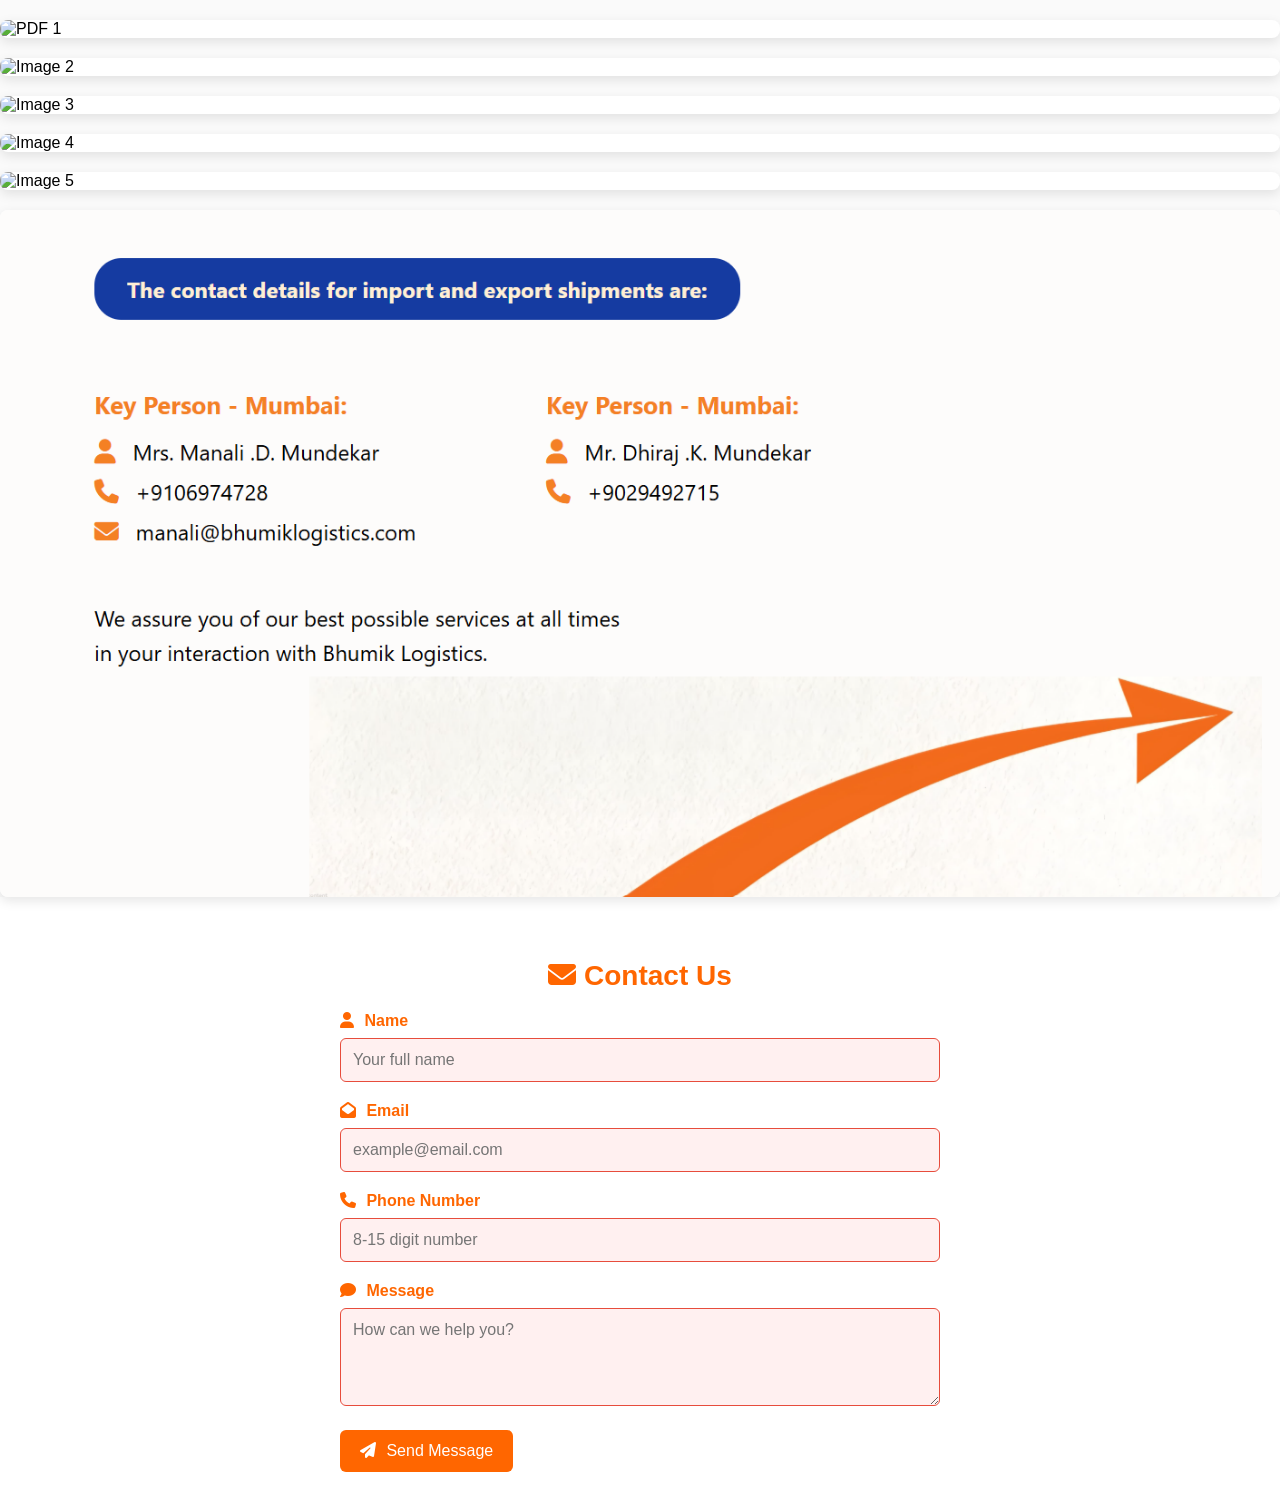
==== index.html @ bc7e4021 "Initial commit" ====
<!DOCTYPE html>
<html lang="en">

<head>
  <meta charset="UTF-8" />
  <meta name="viewport" content="width=device-width, initial-scale=1.0" />
  <title>Bhumik Logistics</title>
  <link rel="stylesheet" href="Style.css" />
  <link rel="stylesheet" href="https://cdnjs.cloudflare.com/ajax/libs/font-awesome/6.5.0/css/all.min.css"
    integrity="sha512-DPsg6Az0x4zi3Y0w6W/ayqMfO3r+1w/+uAgaK6pTf2Lv4mGAPzrghMVJl9RqttHyai0jWwfUQQ5rcu81mHI0lw=="
    crossorigin="anonymous" referrerpolicy="no-referrer" />
  <link rel="stylesheet" href="https://cdnjs.cloudflare.com/ajax/libs/font-awesome/6.5.0/css/all.min.css" />
</head>

<body>
  <div class="pdf-gallery">
    <div>
      <img src="pdf1.png" alt="PDF 1" />
    </div>
    <div>
      <img src="image2.png" alt="Image 2" />
    </div>
    <div>
      <img src="image3.png" alt="Image 3" />
    </div>
    <div>
      <img src="image4.png" alt="Image 4" />
    </div>
    <div>
      <img src="image5.png" alt="Image 5" />
    </div>
    <div>
      <img src="image6.png" alt="Image 6" />
    </div>
  </div>

  <!-- Contact Us Section -->
  <section class="contact-section">
    <h2><i class="fas fa-envelope"></i> Contact Us</h2>
    <form class="contact-form" action="/contact" method="POST" novalidate>
      <div class="form-group">
        <label for="name"><i class="fas fa-user"></i> Name</label>
        <input type="text" id="name" name="name" required minlength="2" placeholder="Your full name" />
      </div>
      <div class="form-group">
        <label for="email"><i class="fas fa-envelope-open"></i> Email</label>
        <input type="email" id="email" name="email" required placeholder="example@email.com" />
      </div>
      <div class="form-group">
        <label for="phone"><i class="fas fa-phone"></i> Phone Number</label>
        <input type="tel" id="phone" name="phone" required pattern="[0-9]{8,15}" placeholder="8-15 digit number" />
      </div>
      <div class="form-group">
        <label for="message"><i class="fas fa-comment"></i> Message</label>
        <textarea id="message" name="message" rows="4" required placeholder="How can we help you?"></textarea>
      </div>
      <div id="form-alert" class="form-alert" style="display: none;">
      </div>

      <button type="submit"><i class="fas fa-paper-plane white"></i> Send Message</button>
    </form>
  </section>


  <script>
    const form = document.querySelector('.contact-form');
    const alertBox = document.getElementById('form-alert');

    form.addEventListener('submit', async function (e) {
      e.preventDefault();

      const invalidFields = [];
      const inputs = form.querySelectorAll('input, textarea');

      inputs.forEach(input => {
        if (!input.checkValidity()) {
          const label = form.querySelector(`label[for="${input.id}"]`);
          const labelText = label ? label.textContent.trim() : input.name;
          invalidFields.push(labelText);
        }
      });

      if (invalidFields.length > 0) {
        const errorList = invalidFields.map(field => `<li>${field}</li>`).join('');
        alertBox.innerHTML = `
        <div><i class="fas fa-exclamation-triangle"></i> Please correct the following fields:</div>
        <ul style="margin-left: 20px;">${errorList}</ul>
      `;
        alertBox.style.display = 'flex';
        alertBox.scrollIntoView({ behavior: 'smooth' });
        return;
      }

      alertBox.style.display = 'none';

      const formData = {
        name: form.name.value,
        email: form.email.value,
        phone: form.phone.value,
        message: form.message.value
      };

      try {
        const response = await fetch('http://localhost:5000/contact', {
          method: 'POST',
          headers: { 'Content-Type': 'application/json' },
          body: JSON.stringify(formData)
        });

        const result = await response.json();

        if (response.ok) {
          alertBox.innerHTML = `<div style="color: green;"><i class="fas fa-check-circle"></i> ${result.message}</div>`;
          alertBox.style.display = 'flex';
          form.reset();
        } else {
          alertBox.innerHTML = `<div style="color: red;"><i class="fas fa-exclamation-triangle"></i> ${result.message || 'Something went wrong.'}</div>`;
          alertBox.style.display = 'flex';
        }

      } catch (err) {
        alertBox.innerHTML = `<div style="color: red;"><i class="fas fa-exclamation-triangle"></i> Failed to send message. Please try again later.</div>`;
        alertBox.style.display = 'flex';
      }
    });
  </script>

</body>

</html>
---- Style.css ----
body {
  font-family: 'Century Gothic', 'Segoe UI', sans-serif;
  background: #fafafa;
  margin: 0;
  padding: 0;
}

.pdf-gallery {
  margin-top: 20px;
  display: flex;
  flex-direction: column;
  gap: 20px;
  /* Adds gap between image containers */
  /* padding: 0 5vw; */
  box-sizing: border-box;
}

.pdf-gallery div {
  box-shadow: 0 4px 12px rgba(0, 0, 0, 0.1);
  /* Box shadow */
  border-radius: 8px;
  /* Optional: rounded corners */
  overflow: hidden;
  background-color: #fff;
}

.pdf-gallery img {
  width: 100%;
  height: auto;
  display: block;
  box-sizing: border-box;
}

.contact-section {
  background-color: #fff;
  padding: 40px 20px;
  color: #ff6600;
  text-align: center;
  font-family: 'Century Gothic', 'Segoe UI', sans-serif;
}

.contact-section h2 {
  font-size: 28px;
  margin-bottom: 20px;
}

.contact-form {
  max-width: 600px;
  margin: 0 auto;
  text-align: left;
}

.form-group {
  margin-bottom: 20px;
}

.form-group label {
  display: block;
  margin-bottom: 8px;
  font-weight: bold;
  color: #ff6600;
}

.form-group input,
.form-group textarea {
  width: 100%;
  padding: 12px;
  border: 1px solid #ccc;
  border-radius: 6px;
  font-family: inherit;
  font-size: 16px;
  box-sizing: border-box;
}

.contact-form input:invalid,
.contact-form textarea:invalid {
  border-color: #e74c3c;
}

.contact-form button {
  background-color: #ff6600;
  color: #fff;
  border: none;
  padding: 12px 20px;
  font-size: 16px;
  border-radius: 6px;
  cursor: pointer;
  transition: background-color 0.3s ease;
}

.contact-form button:hover {
  background-color: #e65c00;
}

.contact-form i {
  margin-right: 6px;
  color: #ff6600;
}

.form-alert {
  background-color: #ffe6e0;
  color: #d04500;
  padding: 12px 16px;
  border-left: 4px solid #ff6600;
  border-radius: 4px;
  margin-bottom: 20px;
  font-size: 15px;
  display: flex;
  align-items: center;
  gap: 8px;
}

.contact-form input:invalid,
.contact-form textarea:invalid {
  border-color: #e74c3c;
  background-color: #fff0f0;
}

.contact-form button i {
  color: #fff !important;
}
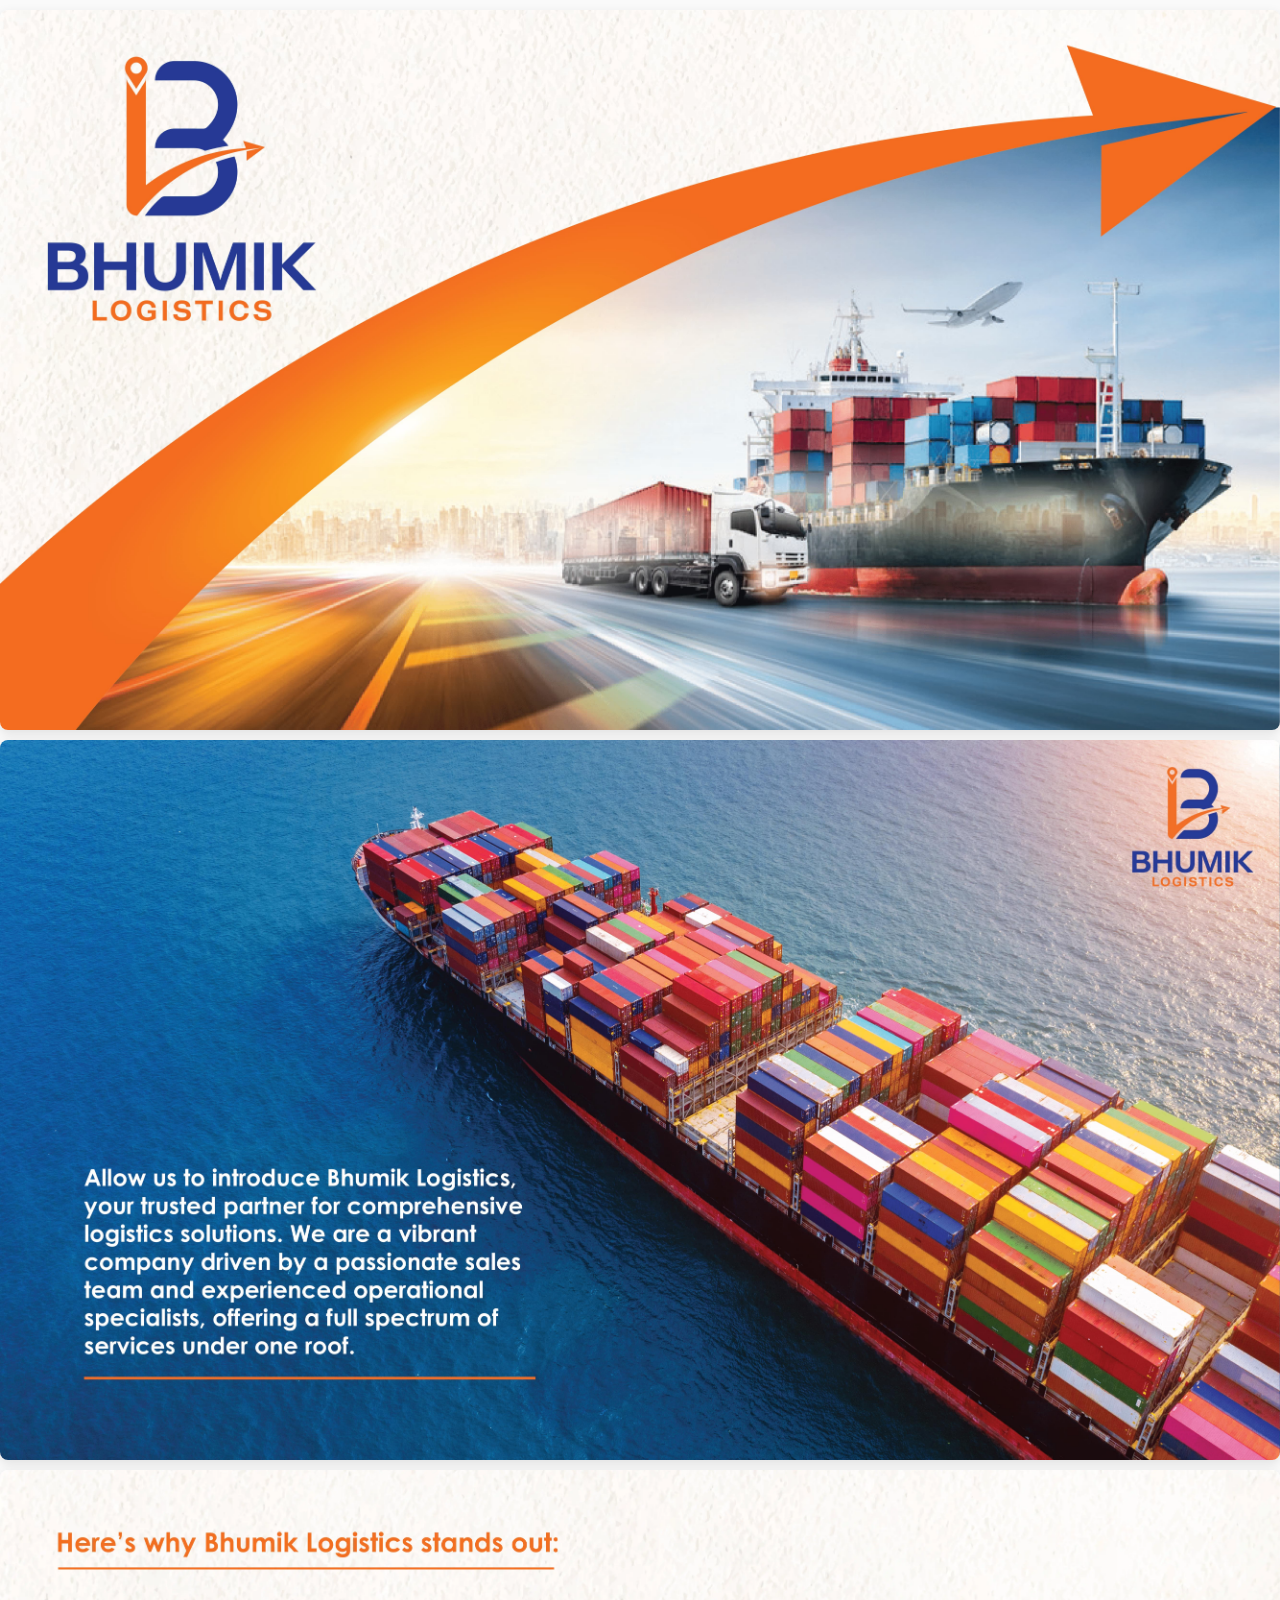
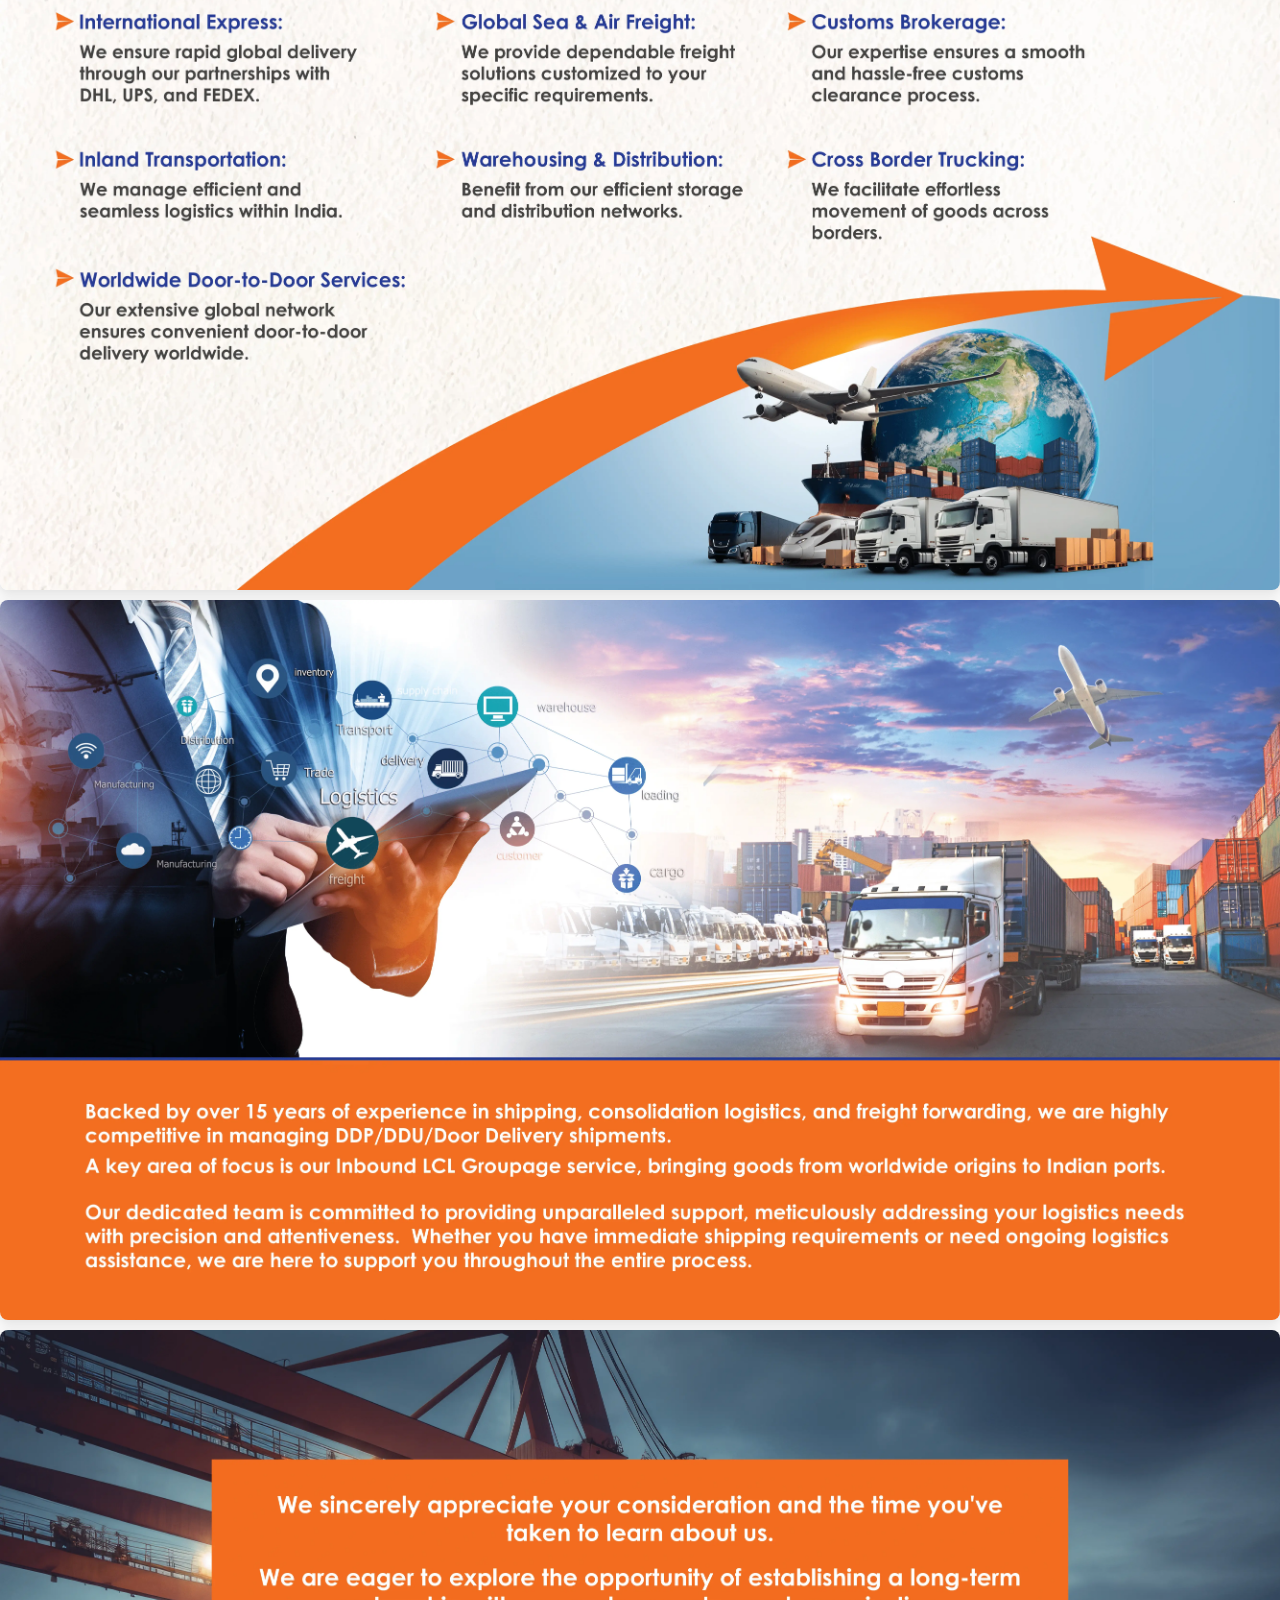
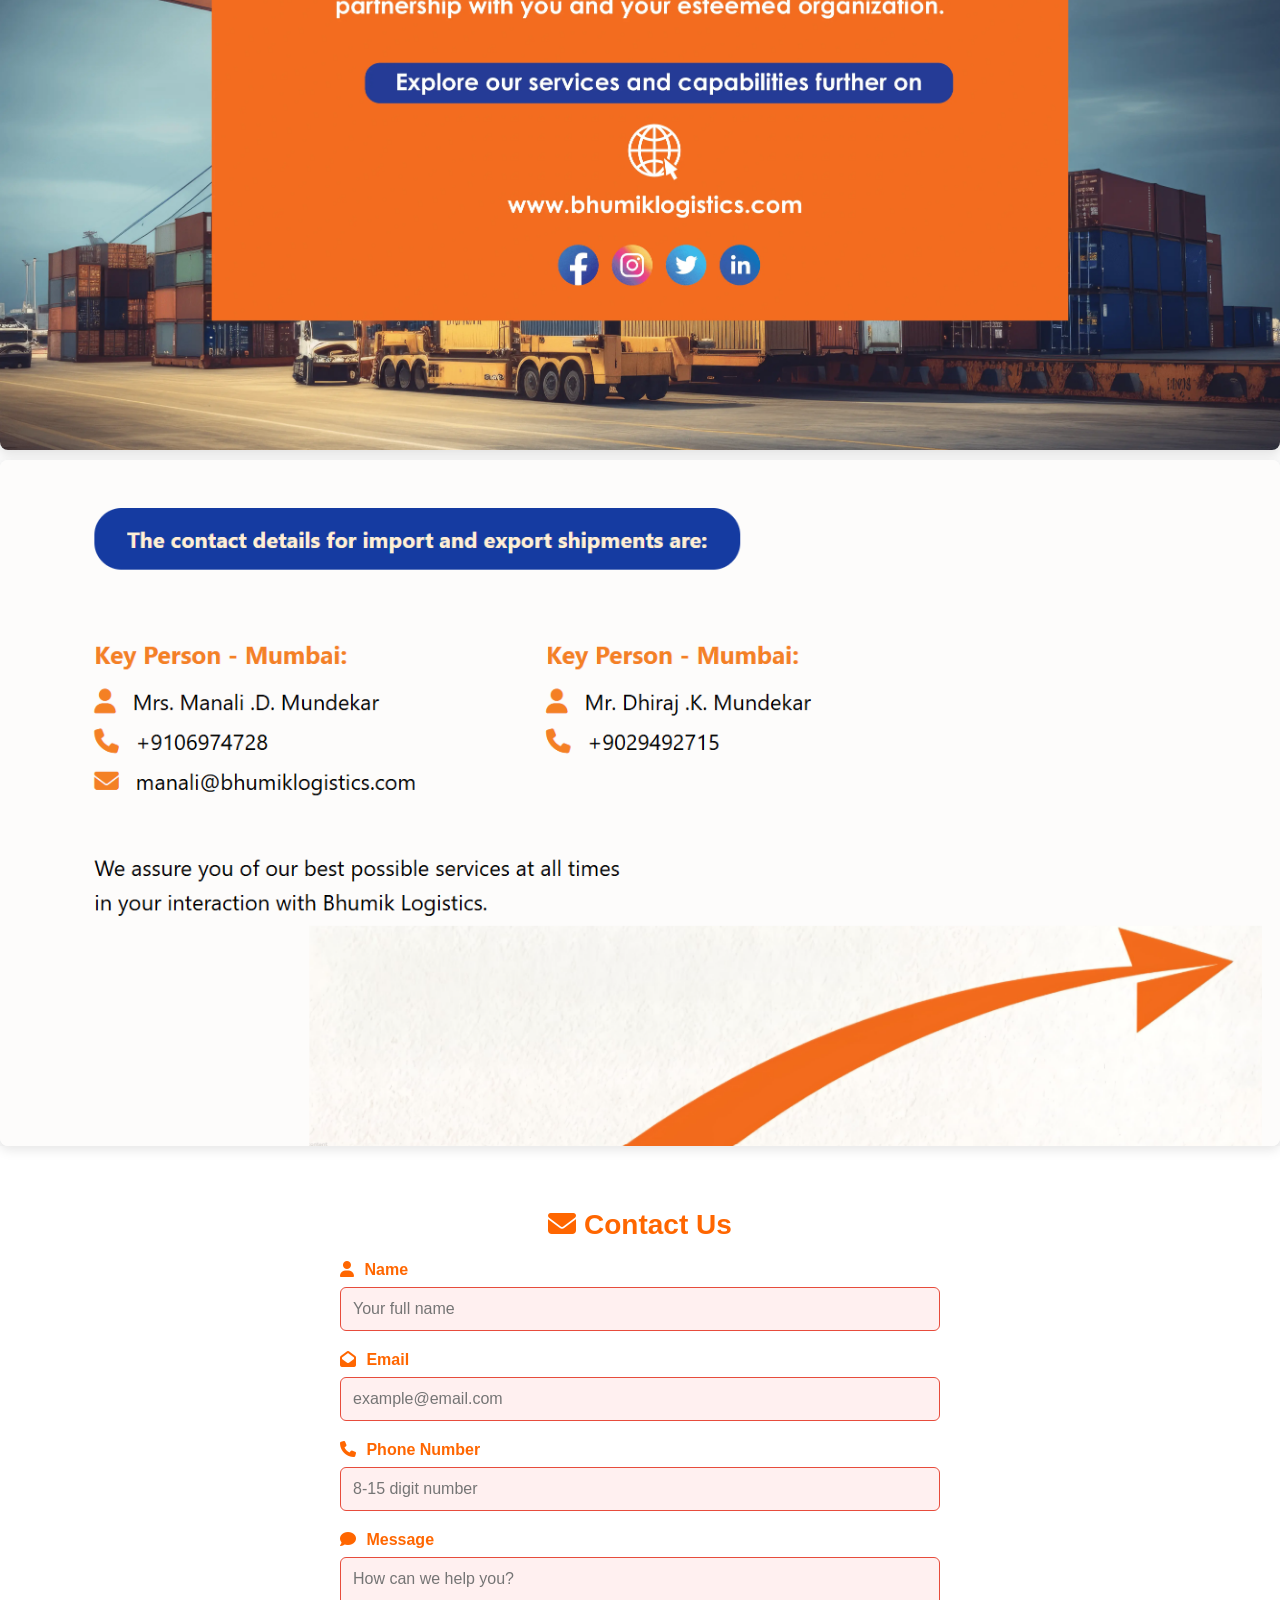
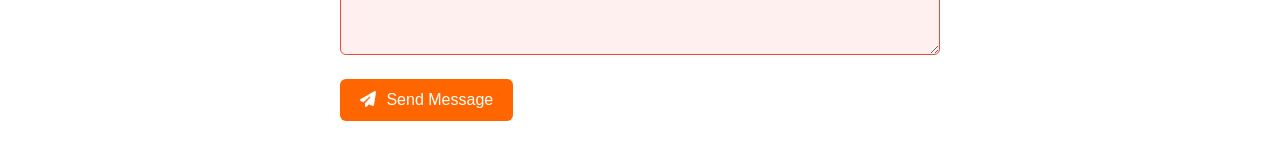
==== commit 5d46f9ea: "Initial commit" ====
--- a/index.html
+++ b/index.html
@@ -15,19 +15,19 @@
 <body>
   <div class="pdf-gallery">
     <div>
-      <img src="pdf1.png" alt="PDF 1" />
+      <img src="pdf1.jpg" alt="PDF 1" />
     </div>
     <div>
-      <img src="image2.png" alt="Image 2" />
+      <img src="image2.jpg" alt="Image 2" />
     </div>
     <div>
-      <img src="image3.png" alt="Image 3" />
+      <img src="image3.webp" alt="Image 3" />
     </div>
     <div>
-      <img src="image4.png" alt="Image 4" />
+      <img src="image4.webp" alt="Image 4" />
     </div>
     <div>
-      <img src="image5.png" alt="Image 5" />
+      <img src="image5.webp" alt="Image 5" />
     </div>
     <div>
       <img src="image6.png" alt="Image 6" />
@@ -101,7 +101,7 @@
       };
 
       try {
-        const response = await fetch('http://localhost:5000/contact', {
+        const response = await fetch('https://bhumiklogistics.onrender.com/contact', {
           method: 'POST',
           headers: { 'Content-Type': 'application/json' },
           body: JSON.stringify(formData)
--- a/Style.css
+++ b/Style.css
@@ -6,10 +6,10 @@
 }
 
 .pdf-gallery {
-  margin-top: 20px;
+  margin-top: 10px;
   display: flex;
   flex-direction: column;
-  gap: 20px;
+  gap: 10px;
   /* Adds gap between image containers */
   /* padding: 0 5vw; */
   box-sizing: border-box;
@@ -28,7 +28,6 @@
   width: 100%;
   height: auto;
   display: block;
-  box-sizing: border-box;
 }
 
 .contact-section {
@@ -119,3 +118,11 @@
 .contact-form button i {
   color: #fff !important;
 }
+
+@media (max-width: 480px) {
+  .pdf-gallery img {
+    height: 400px;        /* fixed height */
+    background-color: #fff; /* optional, to fill background if empty space */
+    width: 100%;          /* keep full width */
+  }
+}
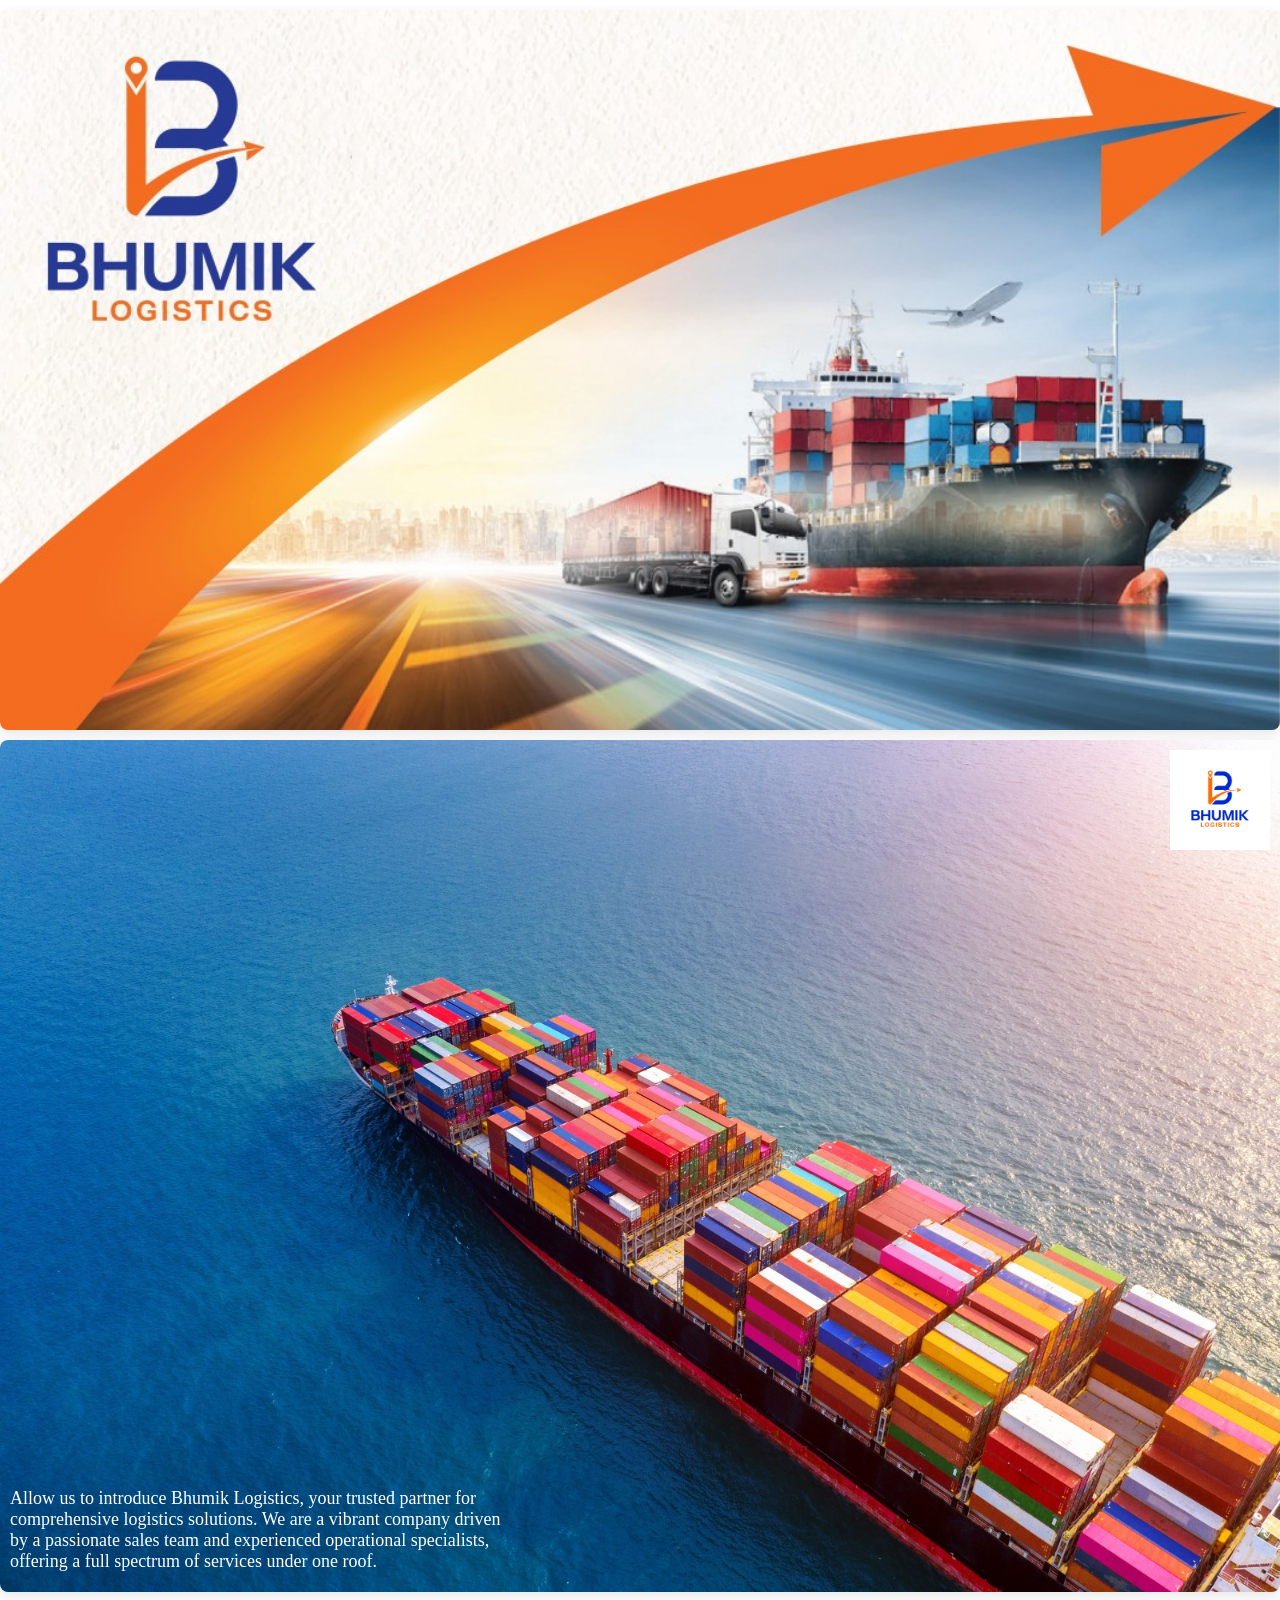
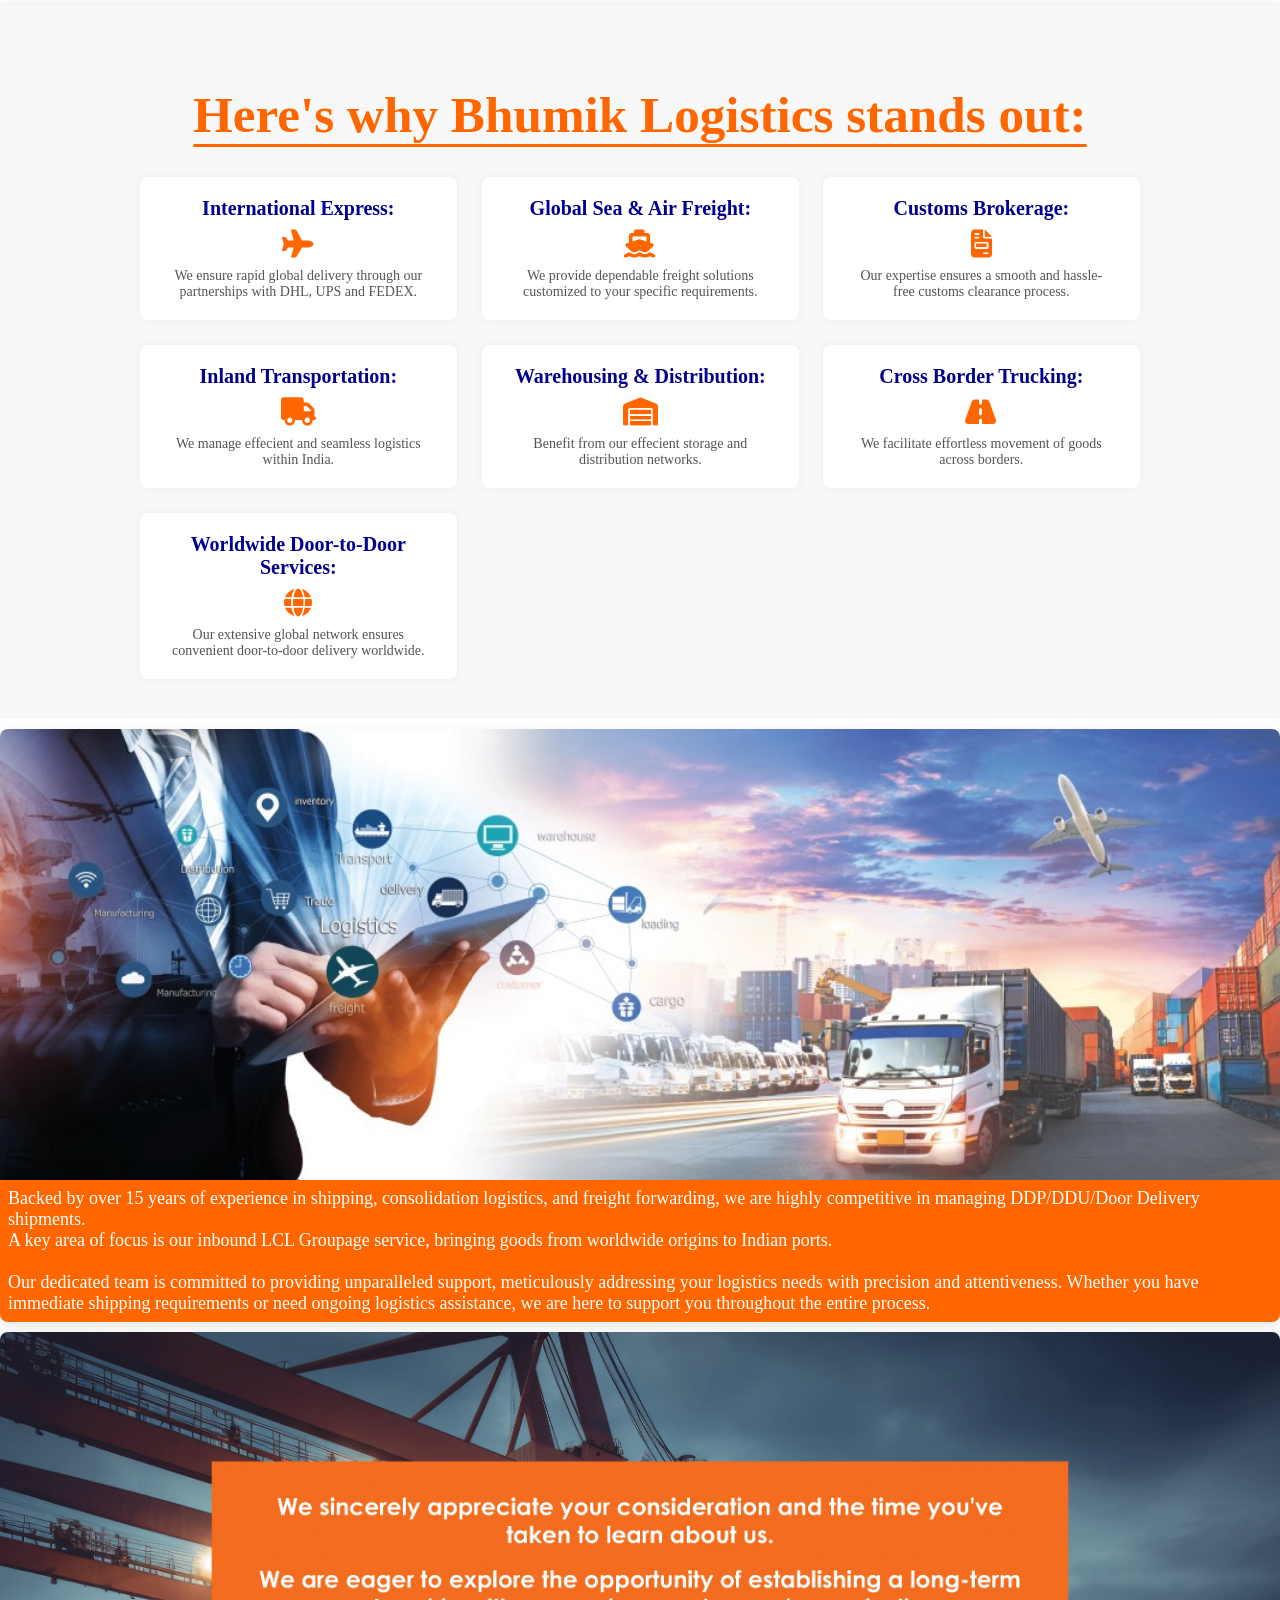
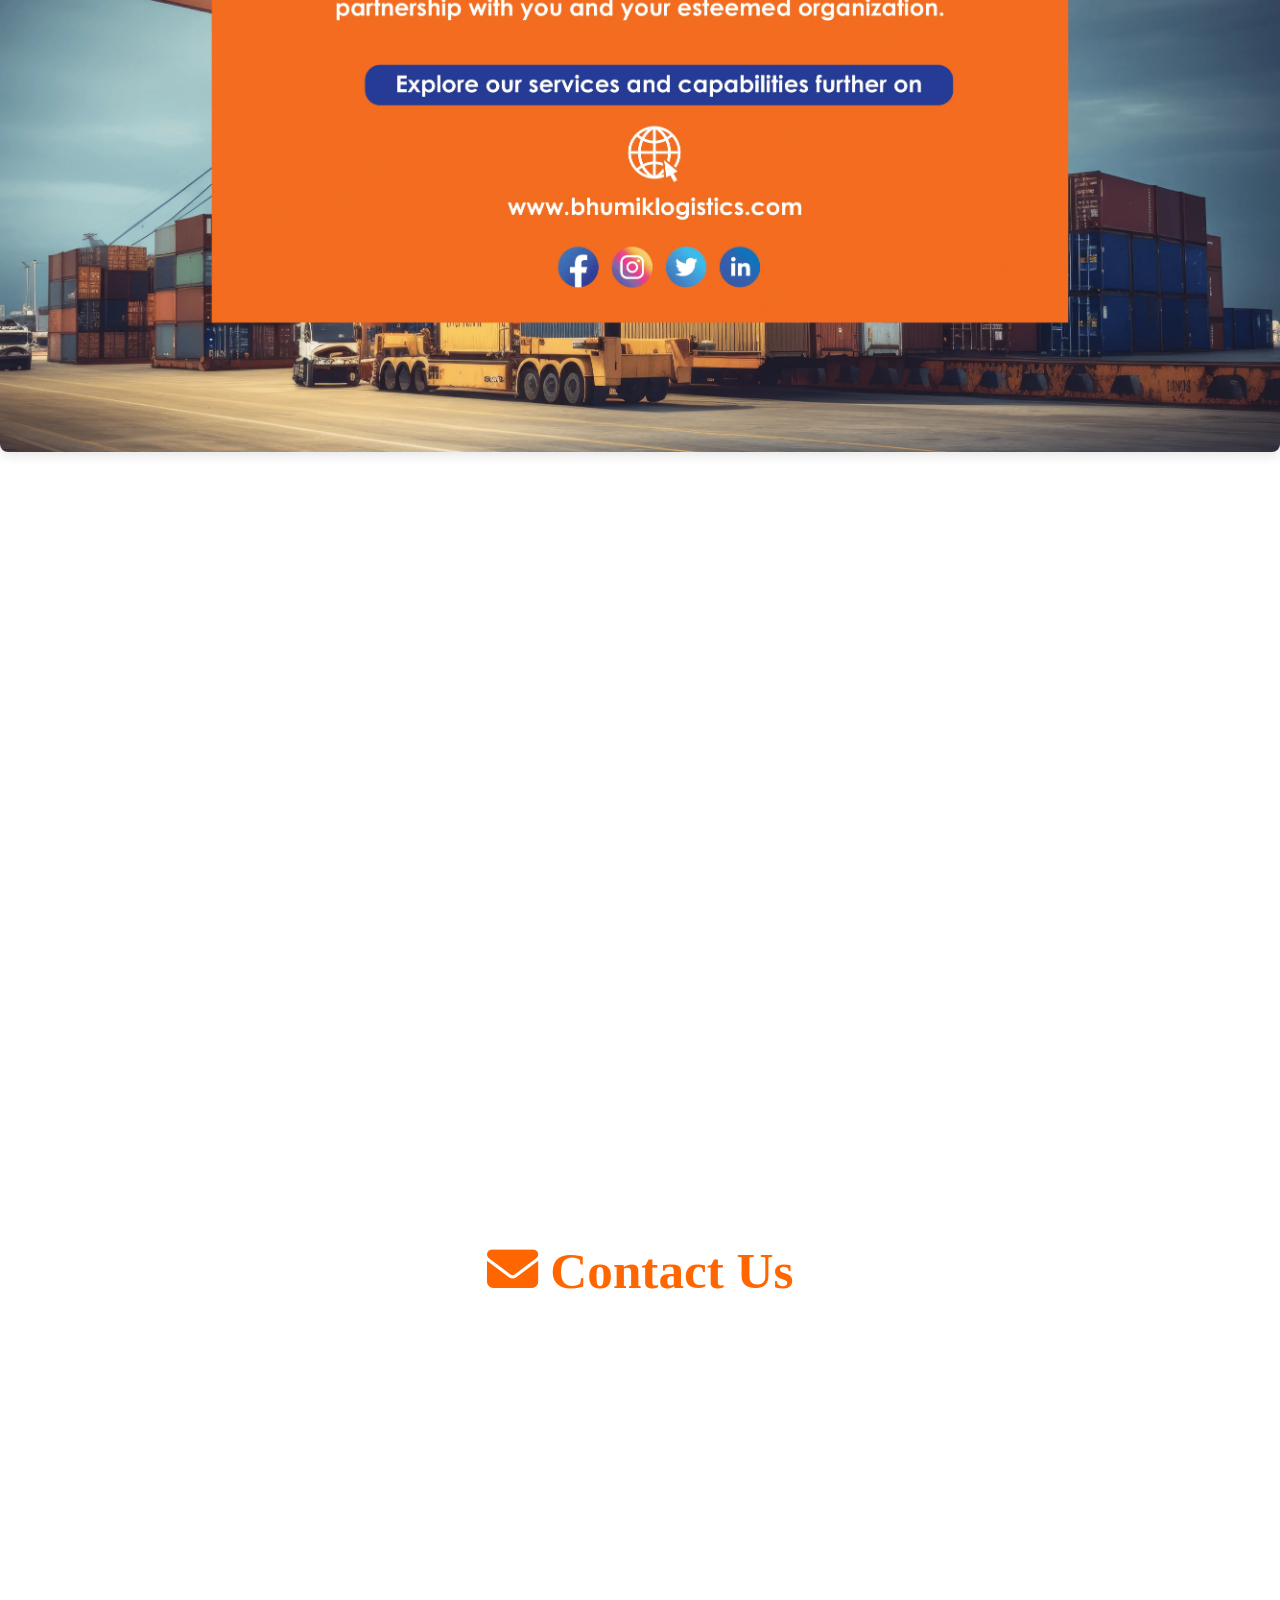
==== commit e2e68ad7: "Add files via upload" ====
--- a/index.html
+++ b/index.html
@@ -1,130 +1,219 @@
-<!DOCTYPE html>
-<html lang="en">
-
-<head>
-  <meta charset="UTF-8" />
-  <meta name="viewport" content="width=device-width, initial-scale=1.0" />
-  <title>Bhumik Logistics</title>
-  <link rel="stylesheet" href="Style.css" />
-  <link rel="stylesheet" href="https://cdnjs.cloudflare.com/ajax/libs/font-awesome/6.5.0/css/all.min.css"
-    integrity="sha512-DPsg6Az0x4zi3Y0w6W/ayqMfO3r+1w/+uAgaK6pTf2Lv4mGAPzrghMVJl9RqttHyai0jWwfUQQ5rcu81mHI0lw=="
-    crossorigin="anonymous" referrerpolicy="no-referrer" />
-  <link rel="stylesheet" href="https://cdnjs.cloudflare.com/ajax/libs/font-awesome/6.5.0/css/all.min.css" />
-</head>
-
-<body>
-  <div class="pdf-gallery">
-    <div>
-      <img src="pdf1.jpg" alt="PDF 1" />
-    </div>
-    <div>
-      <img src="image2.jpg" alt="Image 2" />
-    </div>
-    <div>
-      <img src="image3.webp" alt="Image 3" />
-    </div>
-    <div>
-      <img src="image4.webp" alt="Image 4" />
-    </div>
-    <div>
-      <img src="image5.webp" alt="Image 5" />
-    </div>
-    <div>
-      <img src="image6.png" alt="Image 6" />
-    </div>
-  </div>
-
-  <!-- Contact Us Section -->
-  <section class="contact-section">
-    <h2><i class="fas fa-envelope"></i> Contact Us</h2>
-    <form class="contact-form" action="/contact" method="POST" novalidate>
-      <div class="form-group">
-        <label for="name"><i class="fas fa-user"></i> Name</label>
-        <input type="text" id="name" name="name" required minlength="2" placeholder="Your full name" />
-      </div>
-      <div class="form-group">
-        <label for="email"><i class="fas fa-envelope-open"></i> Email</label>
-        <input type="email" id="email" name="email" required placeholder="example@email.com" />
-      </div>
-      <div class="form-group">
-        <label for="phone"><i class="fas fa-phone"></i> Phone Number</label>
-        <input type="tel" id="phone" name="phone" required pattern="[0-9]{8,15}" placeholder="8-15 digit number" />
-      </div>
-      <div class="form-group">
-        <label for="message"><i class="fas fa-comment"></i> Message</label>
-        <textarea id="message" name="message" rows="4" required placeholder="How can we help you?"></textarea>
-      </div>
-      <div id="form-alert" class="form-alert" style="display: none;">
-      </div>
-
-      <button type="submit"><i class="fas fa-paper-plane white"></i> Send Message</button>
-    </form>
-  </section>
-
-
-  <script>
-    const form = document.querySelector('.contact-form');
-    const alertBox = document.getElementById('form-alert');
-
-    form.addEventListener('submit', async function (e) {
-      e.preventDefault();
-
-      const invalidFields = [];
-      const inputs = form.querySelectorAll('input, textarea');
-
-      inputs.forEach(input => {
-        if (!input.checkValidity()) {
-          const label = form.querySelector(`label[for="${input.id}"]`);
-          const labelText = label ? label.textContent.trim() : input.name;
-          invalidFields.push(labelText);
-        }
-      });
-
-      if (invalidFields.length > 0) {
-        const errorList = invalidFields.map(field => `<li>${field}</li>`).join('');
-        alertBox.innerHTML = `
-        <div><i class="fas fa-exclamation-triangle"></i> Please correct the following fields:</div>
-        <ul style="margin-left: 20px;">${errorList}</ul>
-      `;
-        alertBox.style.display = 'flex';
-        alertBox.scrollIntoView({ behavior: 'smooth' });
-        return;
-      }
-
-      alertBox.style.display = 'none';
-
-      const formData = {
-        name: form.name.value,
-        email: form.email.value,
-        phone: form.phone.value,
-        message: form.message.value
-      };
-
-      try {
-        const response = await fetch('https://bhumiklogistics.onrender.com/contact', {
-          method: 'POST',
-          headers: { 'Content-Type': 'application/json' },
-          body: JSON.stringify(formData)
-        });
-
-        const result = await response.json();
-
-        if (response.ok) {
-          alertBox.innerHTML = `<div style="color: green;"><i class="fas fa-check-circle"></i> ${result.message}</div>`;
-          alertBox.style.display = 'flex';
-          form.reset();
-        } else {
-          alertBox.innerHTML = `<div style="color: red;"><i class="fas fa-exclamation-triangle"></i> ${result.message || 'Something went wrong.'}</div>`;
-          alertBox.style.display = 'flex';
-        }
-
-      } catch (err) {
-        alertBox.innerHTML = `<div style="color: red;"><i class="fas fa-exclamation-triangle"></i> Failed to send message. Please try again later.</div>`;
-        alertBox.style.display = 'flex';
-      }
-    });
-  </script>
-
-</body>
-
+<!DOCTYPE html>
+<html lang="en">
+
+<head>
+  <meta charset="UTF-8" />
+  <meta name="viewport" content="width=device-width, initial-scale=1.0" />
+  <link rel="stylesheet" href="style.css" />
+  <link rel="stylesheet" href="https://cdnjs.cloudflare.com/ajax/libs/font-awesome/6.5.0/css/all.min.css"
+    integrity="sha512-DPsg6Az0x4zi3Y0w6W/ayqMfO3r+1w/+uAgaK6pTf2Lv4mGAPzrghMVJl9RqttHyai0jWwfUQQ5rcu81mHI0lw=="
+    crossorigin="anonymous" referrerpolicy="no-referrer" />
+  <link rel="stylesheet" href="https://cdnjs.cloudflare.com/ajax/libs/font-awesome/6.5.0/css/all.min.css" />
+</head>
+
+<body>
+  <div class="pdf-gallery">
+    <div class="pdf-gallery-child">
+      <img class="pdf-gallery-child-image" src="bhumik_logistics_header.jpg" alt="Bhumik Logistics Header" />
+    </div>
+
+    <div class="pdf-gallery-child image-container">
+      <img class="pdf-gallery-child-image" src="introduce_Bhumik.jpg" alt="Bhumik Logistics Intro">
+      <img src="bhumik_logistics_logo.jpg" alt="Bhumik Logistics Logo" class="logo">
+      <div class="bottom-text">Allow us to introduce Bhumik Logistics, your trusted partner for comprehensive logistics
+        solutions. We are a vibrant company driven by a passionate sales team and experienced operational specialists,
+        offering a full spectrum of services under one roof.</div>
+    </div>
+    <section class="features">
+      <h2 class="section-heading">Here's why Bhumik Logistics stands out:</h2>
+      <div class="features-grid">
+
+        <div class="feature-item">
+          <h3>International Express:</h3>
+          <i class="fas fa-plane icon"></i>
+          <p>We ensure rapid global delivery through our partnerships with DHL, UPS and FEDEX.</p>
+        </div>
+
+        <div class="feature-item">
+          <h3>Global Sea & Air Freight:</h3>
+          <i class="fas fa-ship icon"></i>
+          <p>We provide dependable freight solutions customized to your specific requirements.</p>
+        </div>
+
+        <div class="feature-item">
+          <h3>Customs Brokerage:</h3>
+          <i class="fas fa-file-invoice icon"></i>
+          <p>Our expertise ensures a smooth and hassle-free customs clearance process.</p>
+        </div>
+
+        <div class="feature-item">
+          <h3>Inland Transportation:</h3>
+          <i class="fas fa-truck icon"></i>
+          <p>We manage effecient and seamless logistics within India.</p>
+        </div>
+
+        <div class="feature-item">
+          <h3>Warehousing & Distribution:</h3>
+          <i class="fas fa-warehouse icon"></i>
+          <p>Benefit from our effecient storage and distribution networks.</p>
+        </div>
+
+        <div class="feature-item">
+          <h3>Cross Border Trucking:</h3>
+          <i class="fas fa-road icon"></i>
+          <p>We facilitate effortless movement of goods across borders.</p>
+        </div>
+
+        <div class="feature-item">
+          <h3>Worldwide Door-to-Door Services:</h3>
+          <i class="fas fa-globe icon"></i>
+          <p>Our extensive global network ensures convenient door-to-door delivery worldwide.</p>
+        </div>
+
+      </div>
+    </section>
+
+
+    <div class="pdf-gallery-child image-container">
+      <img class="experience-image" src="bhumik_logistics_experience.jpg" alt="Sample Image" />
+      <div class="caption">
+        Backed by over 15 years of experience in shipping, consolidation logistics, and freight forwarding, we are
+        highly competitive in managing DDP/DDU/Door Delivery shipments.<br>
+        A key area of focus is our inbound LCL Groupage service, bringing goods from worldwide origins to Indian
+        ports.<br><br>
+        Our dedicated team is committed to providing unparalleled support, meticulously addressing your logistics needs
+        with precision and attentiveness.
+        Whether you have immediate shipping requirements or need ongoing logistics assistance, we are here to support
+        you throughout the entire process.
+      </div>
+    </div>
+
+
+    <div class="pdf-gallery-child">
+      <img class="pdf-gallery-child-image" src="bhumik_logistics_contact.webp" alt="Bhumik Logistics Contact" />
+    </div>
+
+    <div class="pdf-gallery-child">
+      <img class="pdf-gallery-child-image" src="bhumik_logistics_contactInfo.png"
+        alt="Bhumik Logistics Contact Information" />
+    </div>
+
+    <section class="contact-section">
+      <h2><i class="fas fa-envelope"></i> Contact Us</h2>
+      <form class="contact-form" action="/contact" method="POST" novalidate>
+        <div class="form-group">
+          <label for="name"><i class="fas fa-user"></i> Name</label>
+          <input type="text" id="name" name="name" required minlength="2" placeholder="Your full name" />
+        </div>
+        <div class="form-group">
+          <label for="email"><i class="fas fa-envelope-open"></i> Email</label>
+          <input type="email" id="email" name="email" required placeholder="example@email.com" />
+        </div>
+        <div class="form-group">
+          <label for="phone"><i class="fas fa-phone"></i> Phone Number</label>
+          <input type="tel" id="phone" name="phone" required pattern="[0-9]{8,15}" placeholder="8-15 digit number" />
+        </div>
+        <div class="form-group">
+          <label for="message"><i class="fas fa-comment"></i> Message</label>
+          <textarea id="message" name="message" rows="4" required placeholder="How can we help you?"></textarea>
+        </div>
+        <div id="form-alert" class="form-alert" style="display: none;">
+        </div>
+
+        <button type="submit"><i class="fas fa-paper-plane white"></i> Send Message</button>
+      </form>
+    </section>
+  </div>
+
+  <script>
+    const form = document.querySelector('.contact-form');
+    const alertBox = document.getElementById('form-alert');
+
+    form.addEventListener('submit', async function (e) {
+      e.preventDefault();
+
+      const invalidFields = [];
+      const inputs = form.querySelectorAll('input, textarea');
+
+      inputs.forEach(input => {
+        if (!input.checkValidity()) {
+          const label = form.querySelector(`label[for="${input.id}"]`);
+          const labelText = label ? label.textContent.trim() : input.name;
+          invalidFields.push(labelText);
+        }
+      });
+
+      if (invalidFields.length > 0) {
+        const errorList = invalidFields.map(field => `<li>${field}</li>`).join('');
+        alertBox.innerHTML = `
+        <div><i class="fas fa-exclamation-triangle"></i> Please correct the following fields:</div>
+        <ul style="margin-left: 20px;">${errorList}</ul>
+      `;
+        alertBox.style.display = 'flex';
+        alertBox.scrollIntoView({ behavior: 'smooth' });
+        return;
+      }
+
+      alertBox.style.display = 'none';
+
+      const formData = {
+        name: form.name.value,
+        email: form.email.value,
+        phone: form.phone.value,
+        message: form.message.value
+      };
+
+      try {
+        const response = await fetch('https://bhumiklogistics.onrender.com/contact', {
+          method: 'POST',
+          headers: { 'Content-Type': 'application/json' },
+          body: JSON.stringify(formData)
+        });
+
+        const result = await response.json();
+
+        if (response.ok) {
+          alertBox.innerHTML = `<div style="color: green;"><i class="fas fa-check-circle"></i> ${result.message}</div>`;
+          alertBox.style.display = 'flex';
+          form.reset();
+        } else {
+          alertBox.innerHTML = `<div style="color: red;"><i class="fas fa-exclamation-triangle"></i> ${result.message || 'Something went wrong.'}</div>`;
+          alertBox.style.display = 'flex';
+        }
+
+      } catch (err) {
+        alertBox.innerHTML = `<div style="color: red;"><i class="fas fa-exclamation-triangle"></i> Failed to send message. Please try again later.</div>`;
+        alertBox.style.display = 'flex';
+      }
+    });
+  </script>
+
+  <script>
+    // Intersection Observer to detect if the element enters the viewport
+    const observer = new IntersectionObserver((entries) => {
+      entries.forEach((entry) => {
+        const el = entry.target;
+
+        // Check if element is in view and if it has not already been animated
+        if (entry.isIntersecting && !el.classList.contains('animated')) {
+          el.classList.add('visible');
+          el.classList.add('animated'); // Mark the element as animated
+        }
+      });
+    }, { threshold: 0.1 }); // Trigger when 10% of the element is in view
+
+    // Target elements that need to animate
+    const elementsToAnimate = document.querySelectorAll('.feature-item, .pdf-gallery-child, .section-heading, .contact-form');
+
+    // Add 'animate-on-scroll' to each element and observe it
+    elementsToAnimate.forEach((el) => {
+      el.classList.add('animate-on-scroll');
+      observer.observe(el);
+    });
+  </script>
+
+
+
+</body>
+
 </html>
--- a/style.css
+++ b/style.css
@@ -0,0 +1,302 @@
+    body {
+        margin: 0;
+        padding: 0;
+        color: white;
+        font-size: 2.2vw;
+    }
+
+    /*for common*/
+    .pdf-gallery {
+        margin-top: 10px;
+        display: flex;
+        flex-direction: column;
+        gap: 10px;
+        /* Adds gap between image containers */
+        /* padding: 0 5vw; */
+        box-sizing: border-box;
+    }
+
+    .pdf-gallery-child {
+        box-shadow: 0 4px 12px rgba(0, 0, 0, 0.1);
+        /* Box shadow */
+        border-radius: 8px;
+        /* Optional: rounded corners */
+        overflow: hidden;
+        background-color: #fff;
+    }
+
+    .pdf-gallery-child-image {
+        width: 100%;
+        height: auto;
+        display: block;
+    }
+
+    /* for intro*/
+    .image-container {
+        position: relative;
+        display: inline-block;
+        width: 100%;
+    }
+
+    .image-container .logo {
+        position: absolute;
+        top: 10px;
+        right: 10px;
+        width: 50px;
+        height: auto;
+    }
+
+    .image-container .bottom-text {
+        position: absolute;
+        bottom: 10px;
+        padding: 5px;
+        border-radius: 5px;
+        max-width: 40%;
+        box-sizing: border-box;
+    }
+
+    /*for features*/
+    .features {
+        padding: 40px 20px;
+        background-color: #f8f8f8;
+        text-align: center;
+    }
+
+    .features h2 {
+        font-size: 4vw;
+        margin-bottom: 30px;
+        color: #ff6600;
+    }
+
+    .features-grid {
+        display: grid;
+        grid-template-columns: 1fr;
+        gap: 25px;
+        max-width: 1000px;
+        margin: 0 auto;
+    }
+
+    .feature-item {
+        background: white;
+        border-radius: 8px;
+        padding: 20px 15px;
+        box-shadow: 0 0 10px rgba(0, 0, 0, 0.05);
+        display: flex;
+        flex-direction: column;
+        align-items: center;
+    }
+
+    .feature-item h3 {
+        margin: 0;
+        font-size: 20px;
+        color: darkblue;
+    }
+
+    .feature-item .icon {
+        font-size: 28px;
+        margin: 10px 0;
+        color: #ff6600;
+        /* Adjust icon color */
+    }
+
+    .feature-item p {
+        margin: 0;
+        font-size: 14px;
+        color: #555;
+        text-align: center;
+        max-width: 90%;
+    }
+
+    .section-heading {
+        margin-bottom: 30px;
+        color: #333;
+        position: relative;
+        display: inline-block;
+        /* Keeps underline width tight to text */
+    }
+
+    .section-heading::after {
+        content: "";
+        display: block;
+        height: 3px;
+        background-color: #ff6600;
+        /* or any color you like */
+        border-radius: 2px;
+    }
+
+    /*for experience*/
+    .experience-image {
+        display: block;
+        width: 100%;
+        /* optional, if you want responsiveness */
+    }
+
+    .caption {
+        background-color: #ff6600;
+        padding: 8px;
+    }
+
+    /*for contact us form*/
+    .contact-section {
+        background-color: #fff;
+        padding: 40px 20px;
+        color: #ff6600;
+        text-align: center;
+    }
+
+    .contact-section h2 {
+        font-size: 4vw;
+        margin-bottom: 20px;
+    }
+
+    .contact-form {
+        max-width: 600px;
+        margin: 0 auto;
+        text-align: left;
+    }
+
+    .form-group {
+        margin-bottom: 20px;
+    }
+
+    .form-group label {
+        display: block;
+        margin-bottom: 8px;
+        font-weight: bold;
+        color: #ff6600;
+    }
+
+    .form-group input,
+    .form-group textarea {
+        width: 100%;
+        padding: 12px;
+        border: 1px solid #ccc;
+        border-radius: 6px;
+        font-family: inherit;
+        box-sizing: border-box;
+        font-size: 16px;
+    }
+
+    .contact-form input:invalid,
+    .contact-form textarea:invalid {
+        border-color: #e74c3c;
+    }
+
+    .contact-form button {
+        background-color: #ff6600;
+        color: #fff;
+        border: none;
+        padding: 12px 20px;
+        border-radius: 6px;
+        cursor: pointer;
+        transition: background-color 0.3s ease;
+        font-size: 16px;
+    }
+
+    .contact-form button:hover {
+        background-color: #e65c00;
+    }
+
+    .contact-form i {
+        margin-right: 6px;
+        color: #ff6600;
+    }
+
+    .form-alert {
+        background-color: #ffe6e0;
+        color: #d04500;
+        padding: 12px 16px;
+        border-left: 4px solid #ff6600;
+        border-radius: 4px;
+        margin-bottom: 20px;
+        display: flex;
+        align-items: center;
+        gap: 8px;
+        font-size: 16px;
+    }
+
+    .contact-form input:invalid,
+    .contact-form textarea:invalid {
+        border-color: #e74c3c;
+        background-color: #fff0f0;
+    }
+
+    .contact-form button i {
+        color: #fff !important;
+    }
+
+    label {
+        font-size: 16px
+    }
+
+
+    /* Responsive layout for wider screens */
+    @media (min-width: 768px) {
+        .features-grid {
+            grid-template-columns: repeat(2, 1fr);
+        }
+    }
+
+    @media (min-width: 1024px) {
+        .features-grid {
+            grid-template-columns: repeat(3, 1fr);
+        }
+    }
+
+    @media (min-width: 600px) {
+        body {
+            font-size: 18px;
+        }
+
+        .image-container .logo {
+            width: 100px;
+            /* Bigger logo for desktops */
+        }
+
+        .image-container .bottom-text {
+            padding: 10px;
+            /* Less width for better layout */
+        }
+
+    }
+
+    @media (max-width: 480px) {
+        .pdf-gallery-child-image {
+            height: 300px;
+            /* fixed height */
+            background-color: #fff;
+            /* optional, to fill background if empty space */
+            width: 100%;
+            /* keep full width */
+        }
+
+        .experience-image {
+            height: 210px;
+        }
+    }
+
+    /*animations*/
+    @keyframes smoothFadeUp {
+        from {
+            opacity: 0;
+            transform: translateY(20px) scale(0.98);
+        }
+
+        to {
+            opacity: 1;
+            transform: translateY(0) scale(1);
+        }
+    }
+
+    .animate-on-scroll {
+        opacity: 0;
+        transform: translateY(20px);
+        transition: opacity 0.6s ease-out, transform 0.6s ease-out;
+        will-change: opacity, transform;
+    }
+
+    .animate-on-scroll.visible {
+        opacity: 1;
+        transform: translateY(0);
+        animation: smoothFadeUp 0.6s ease-out;
+    }
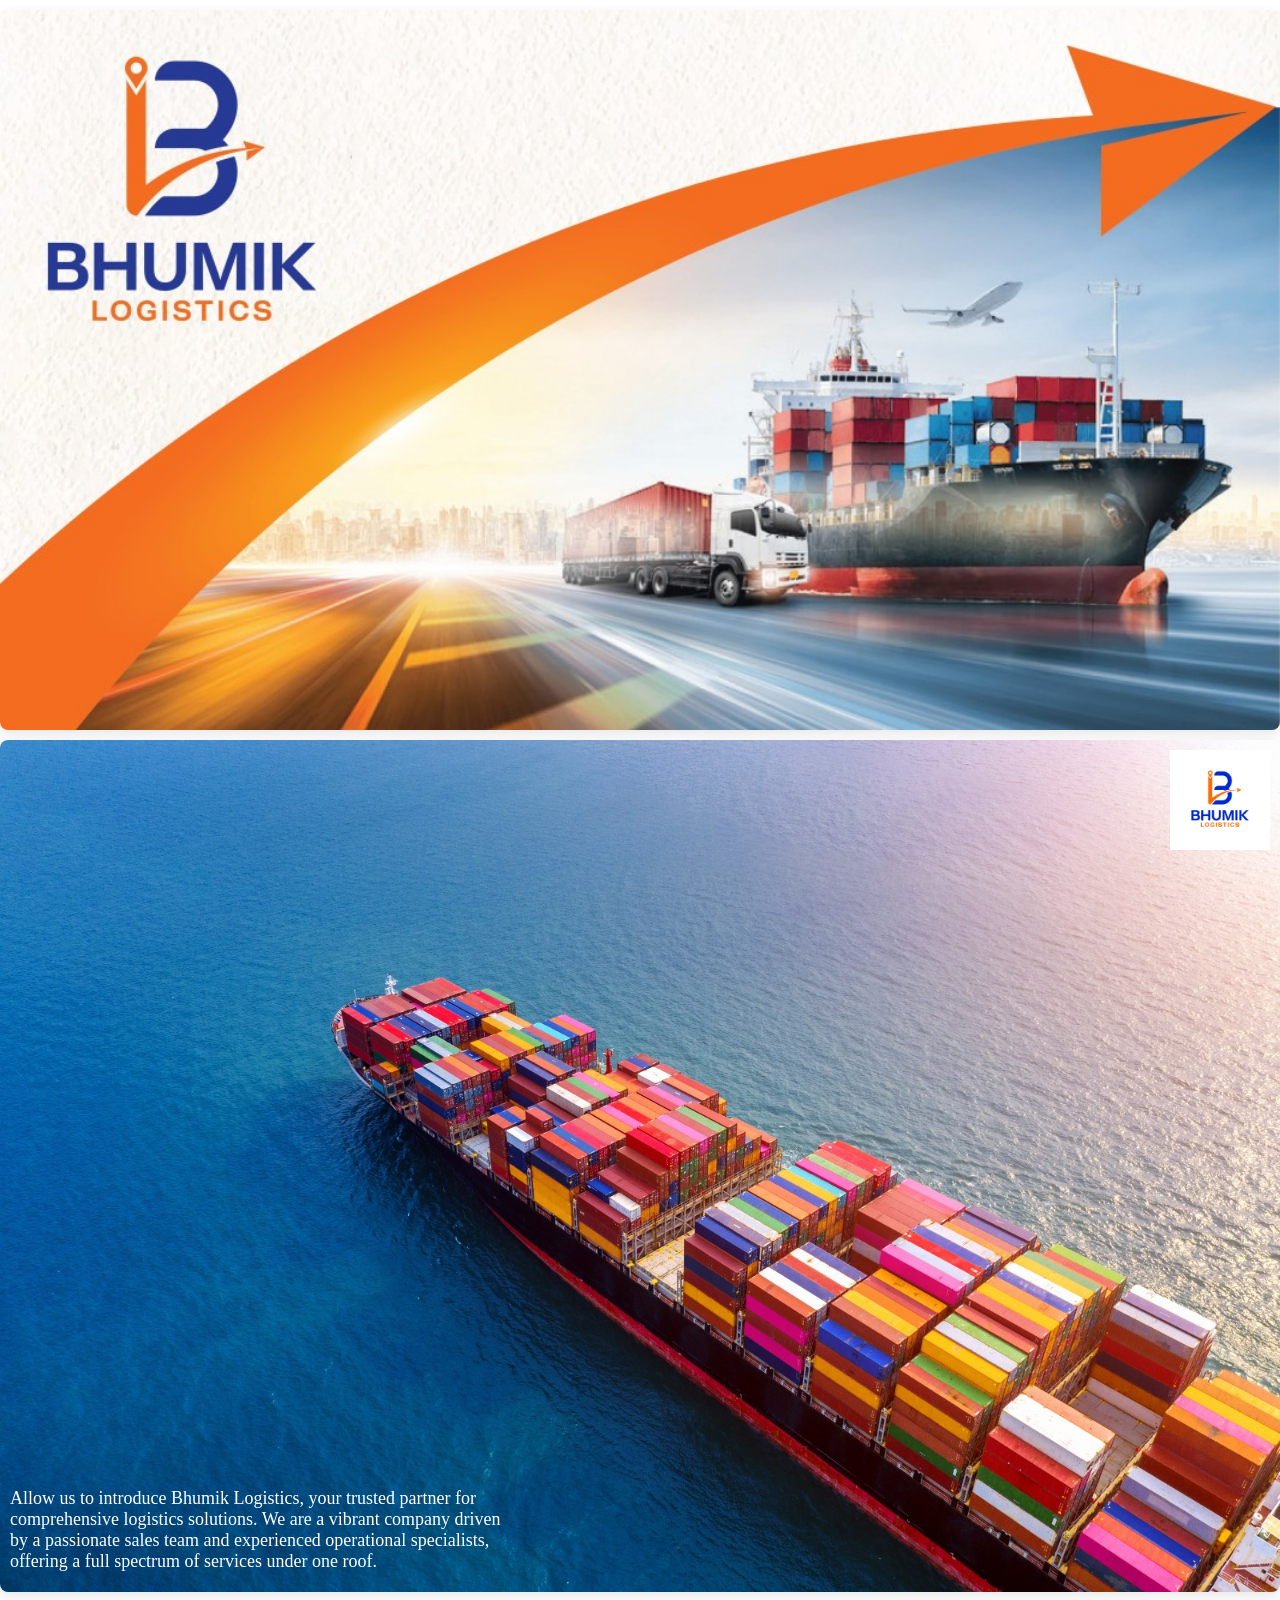
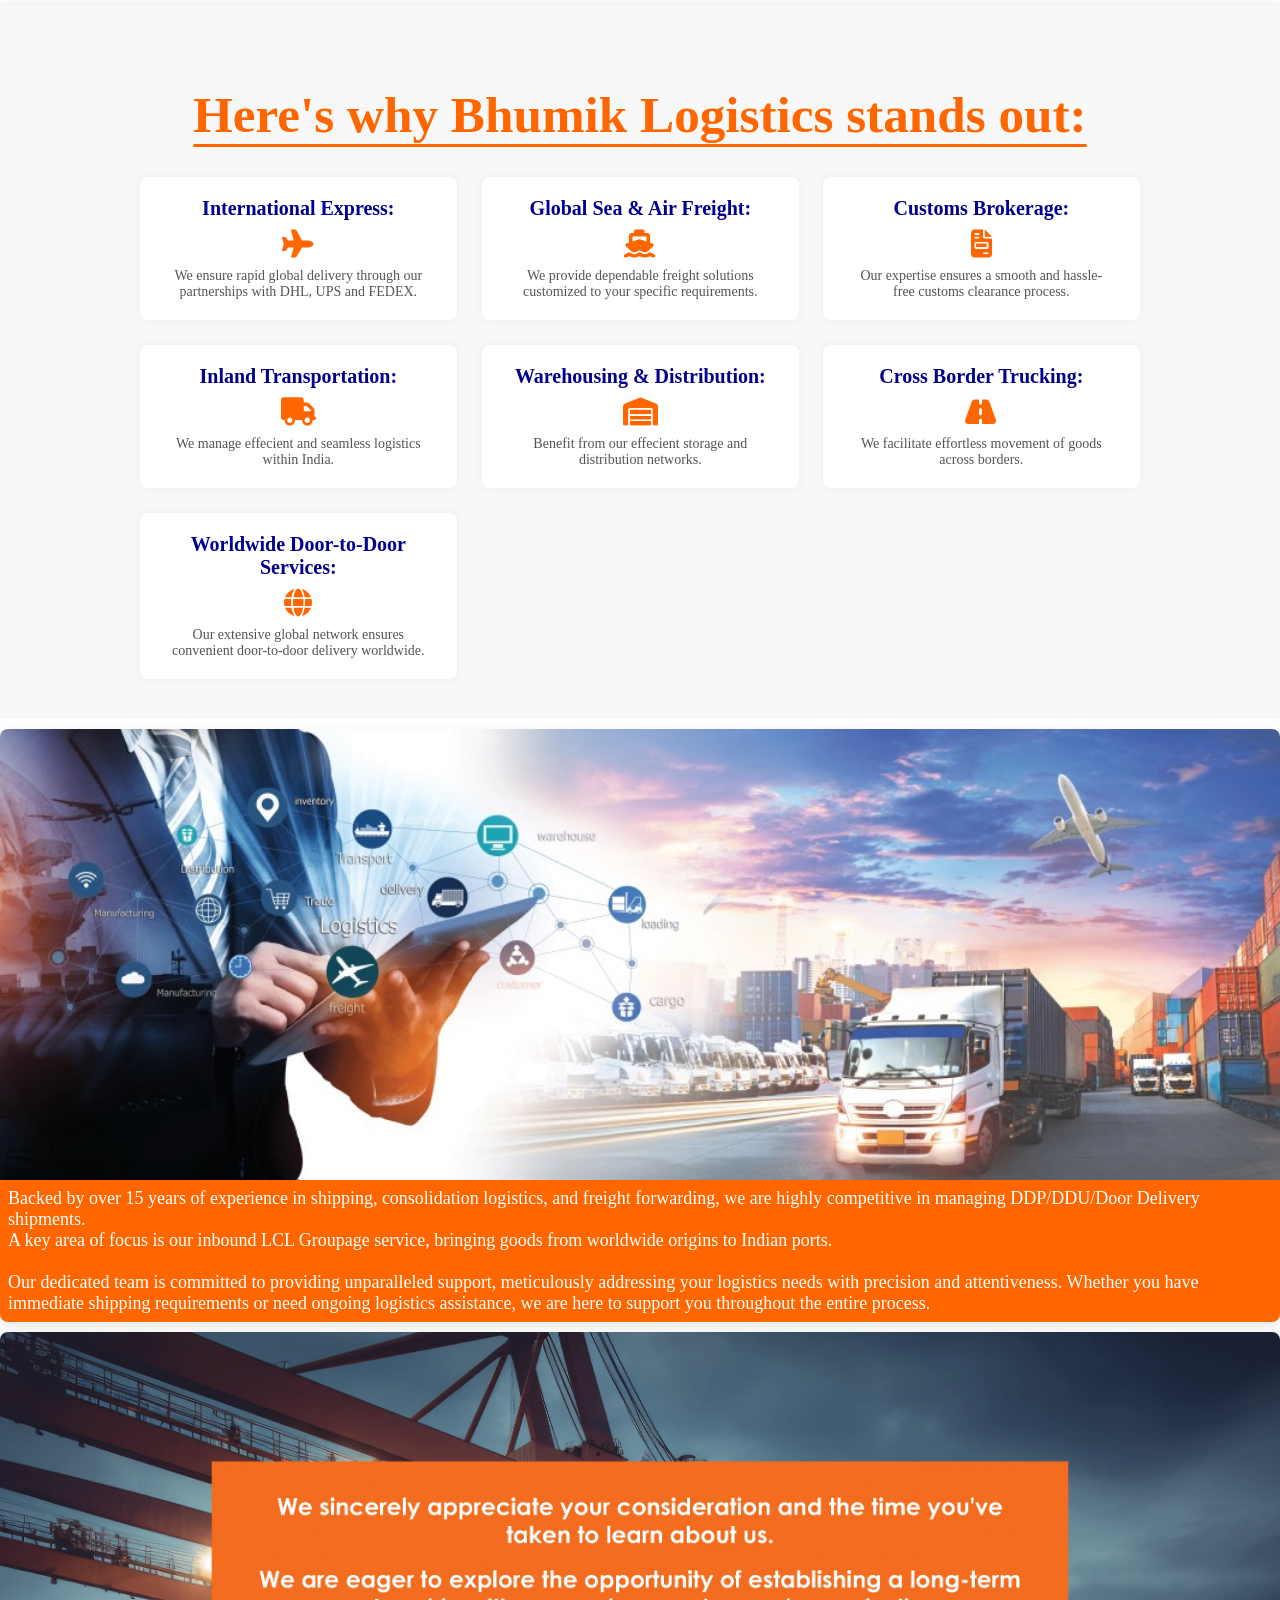
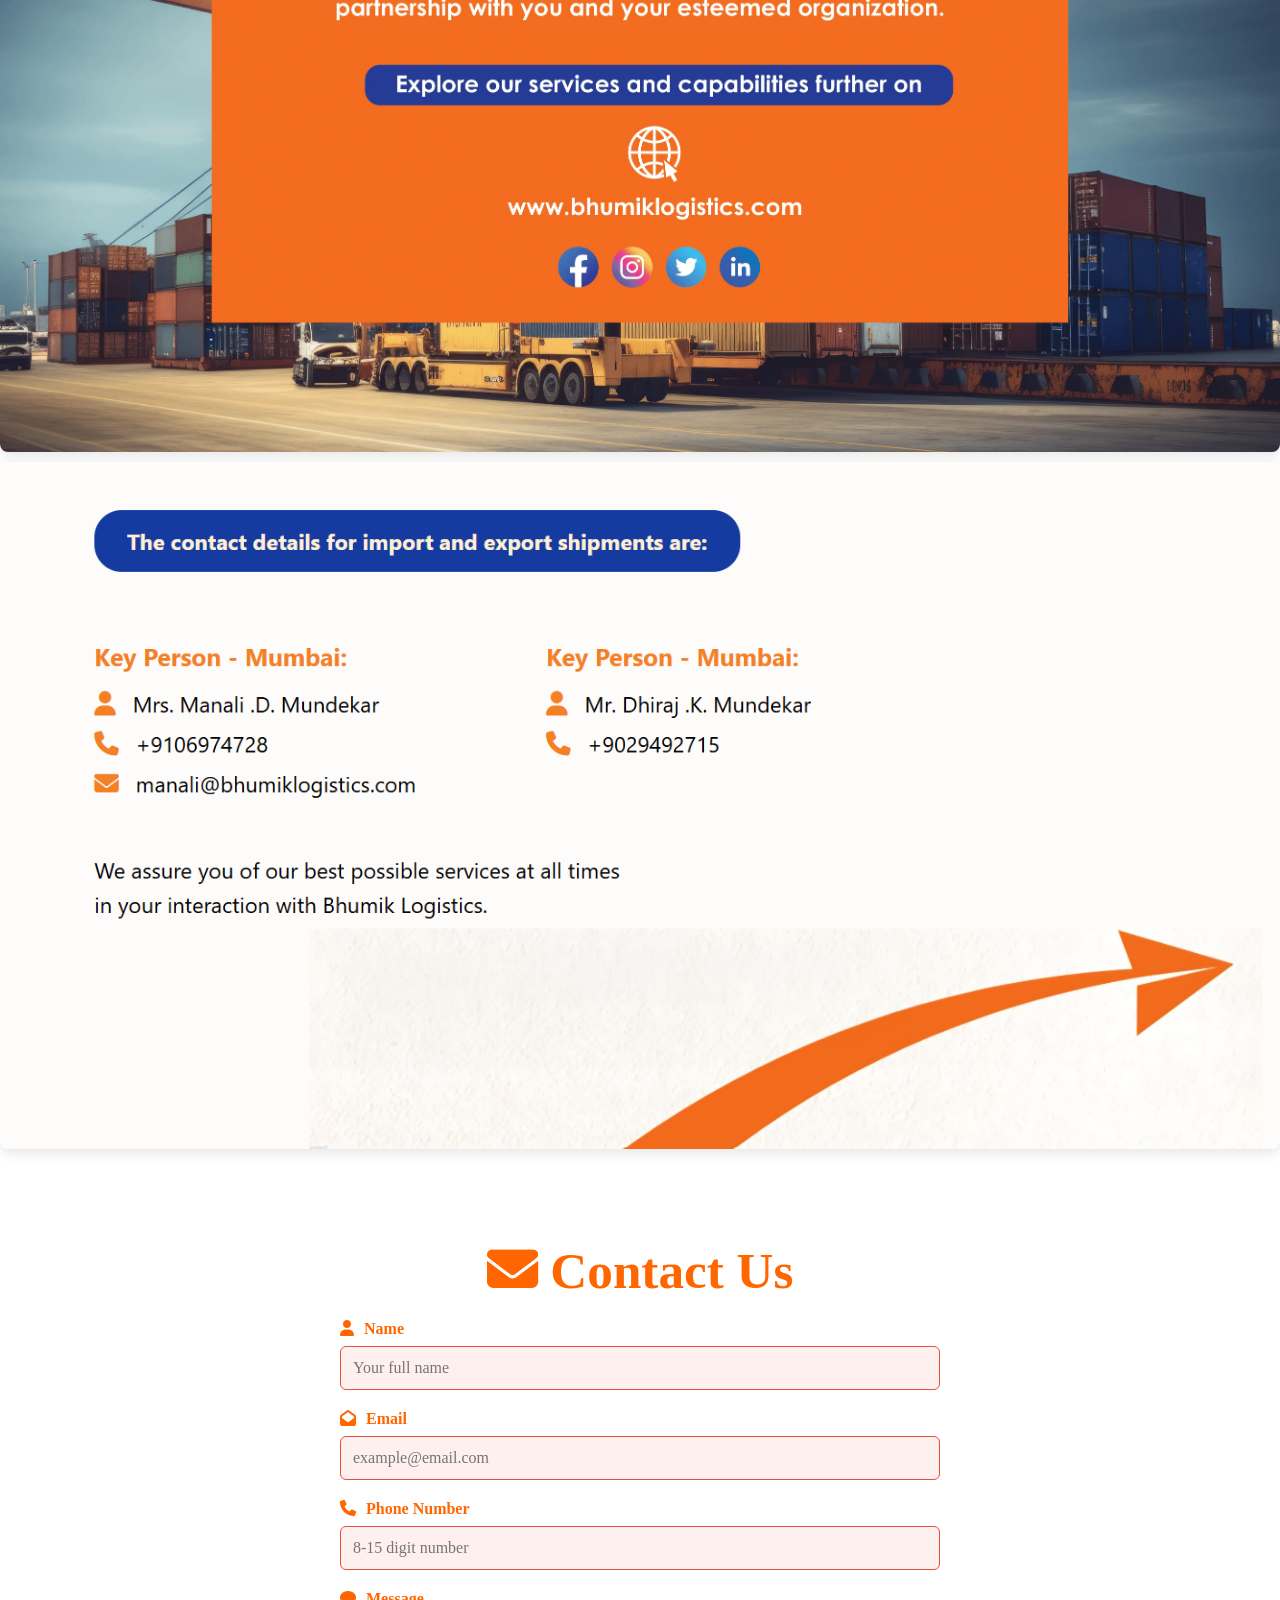
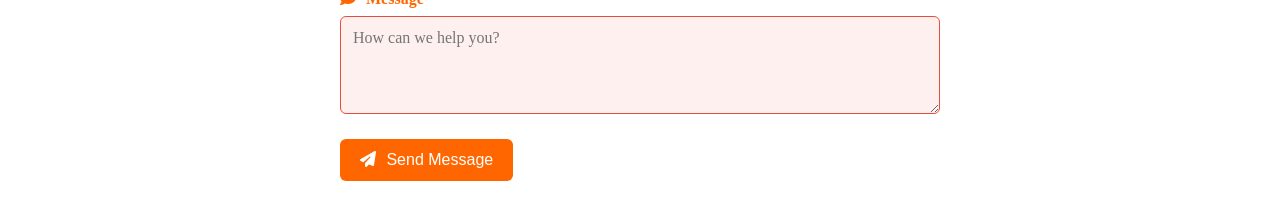
==== commit 1670fefb: "Update index.html" ====
--- a/index.html
+++ b/index.html
@@ -2,6 +2,7 @@
 <html lang="en">
 
 <head>
+  <title>Bhumik Logistics | Trusted Partner for Comprehensive Logistics Solutions</title>
   <meta charset="UTF-8" />
   <meta name="viewport" content="width=device-width, initial-scale=1.0" />
   <link rel="stylesheet" href="style.css" />
@@ -216,4 +217,4 @@
 
 </body>
 
-</html>+</html>
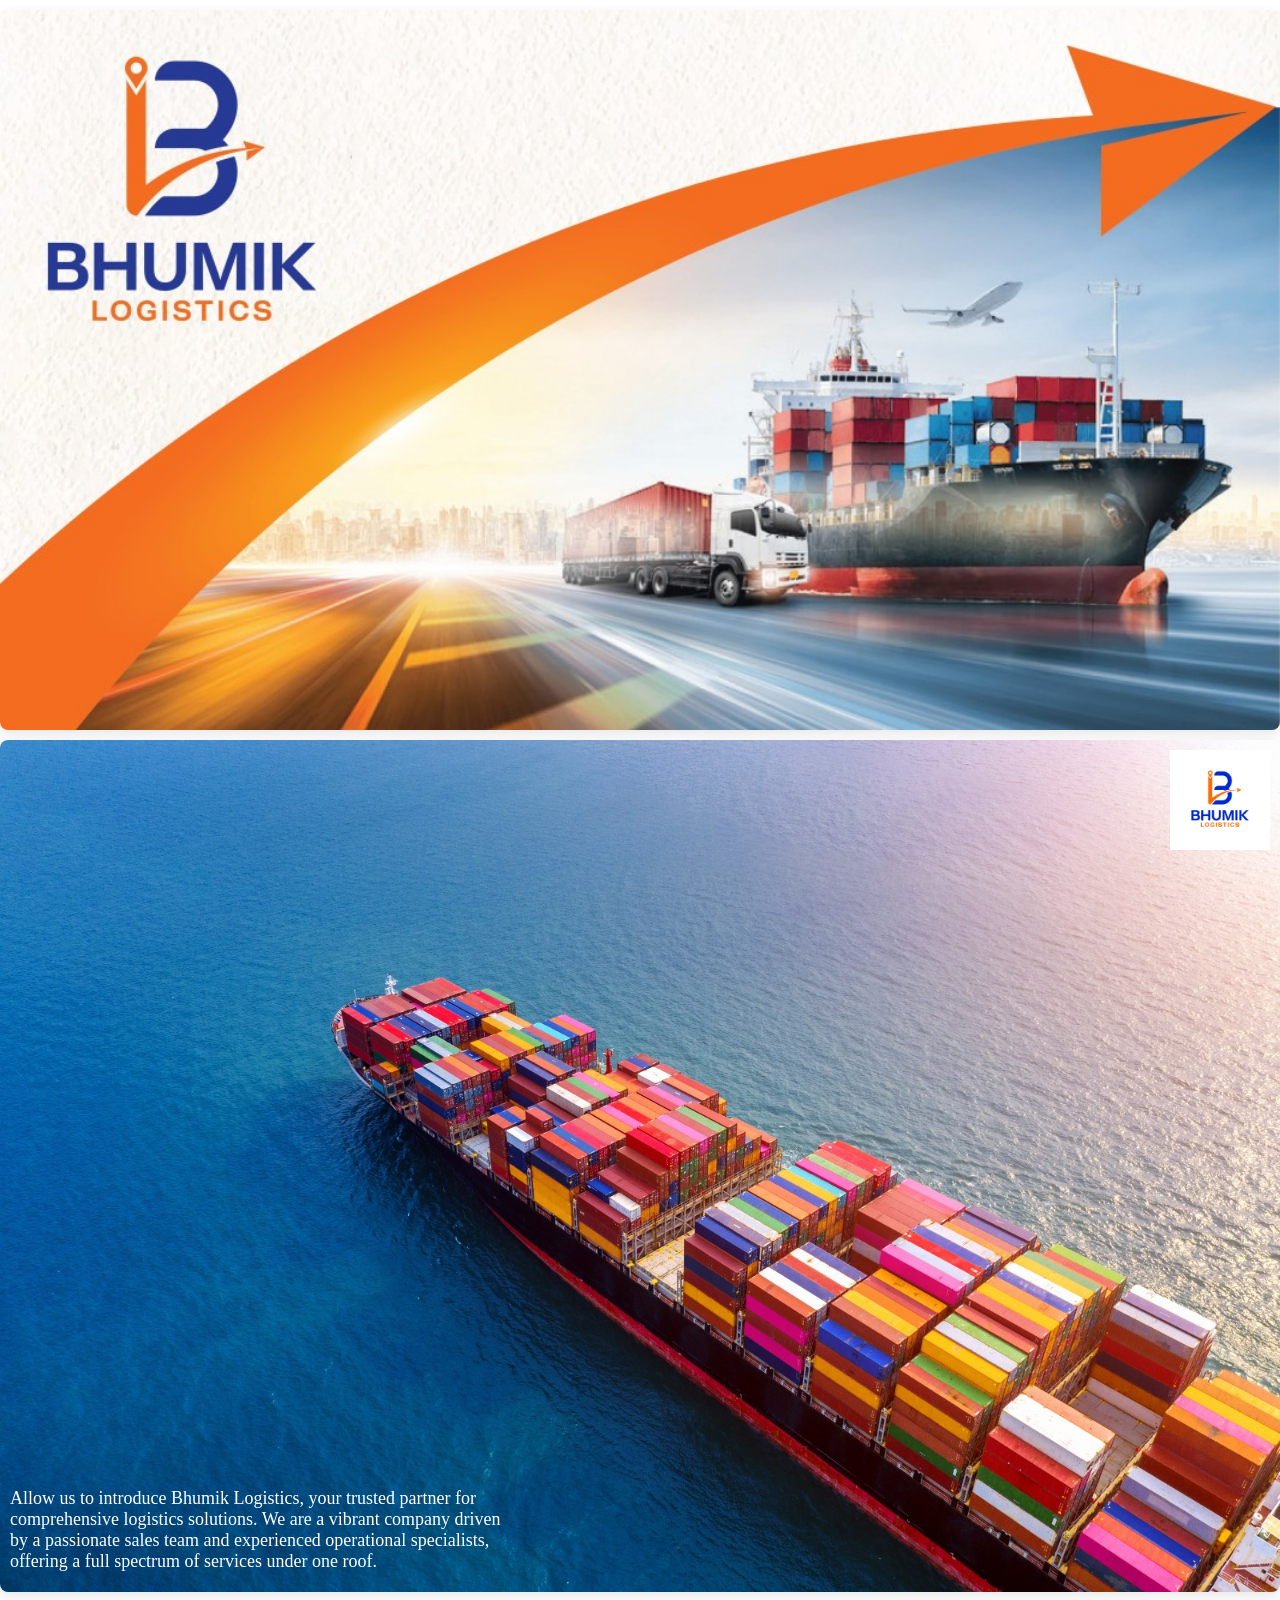
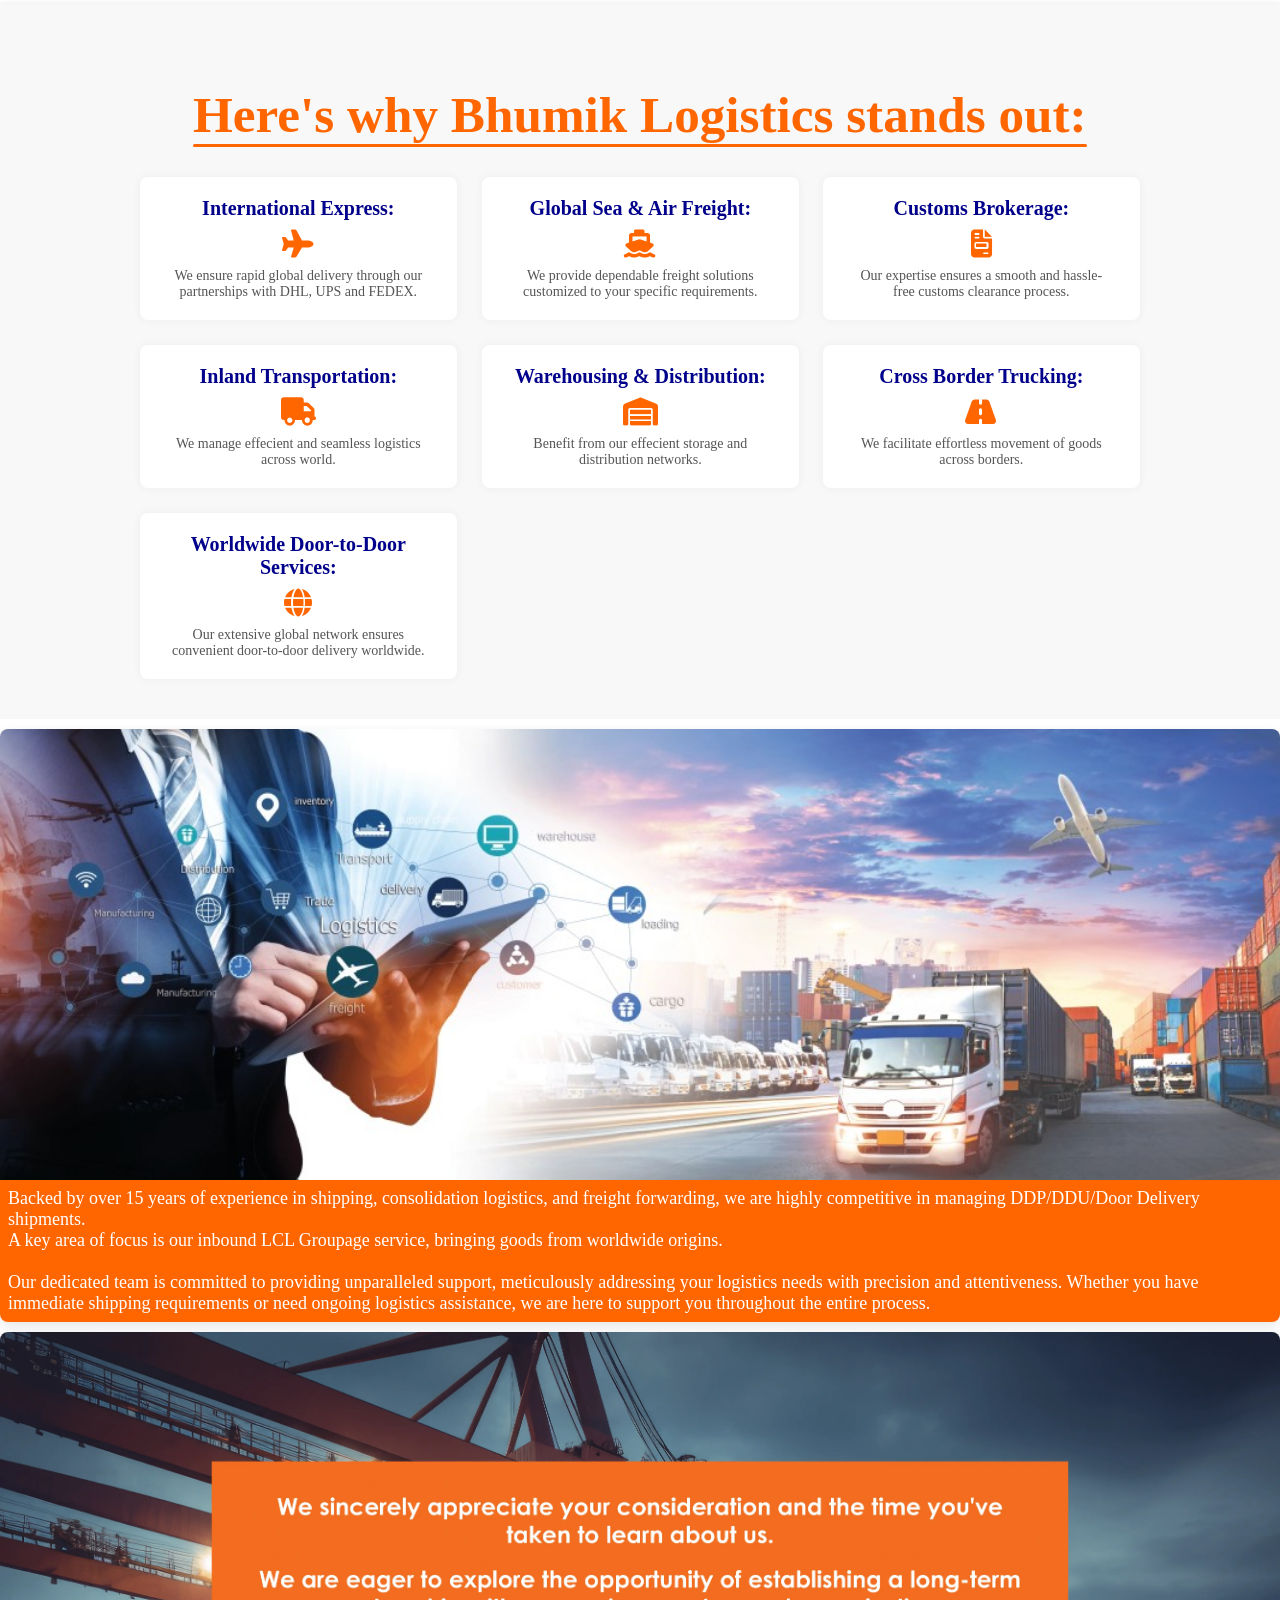
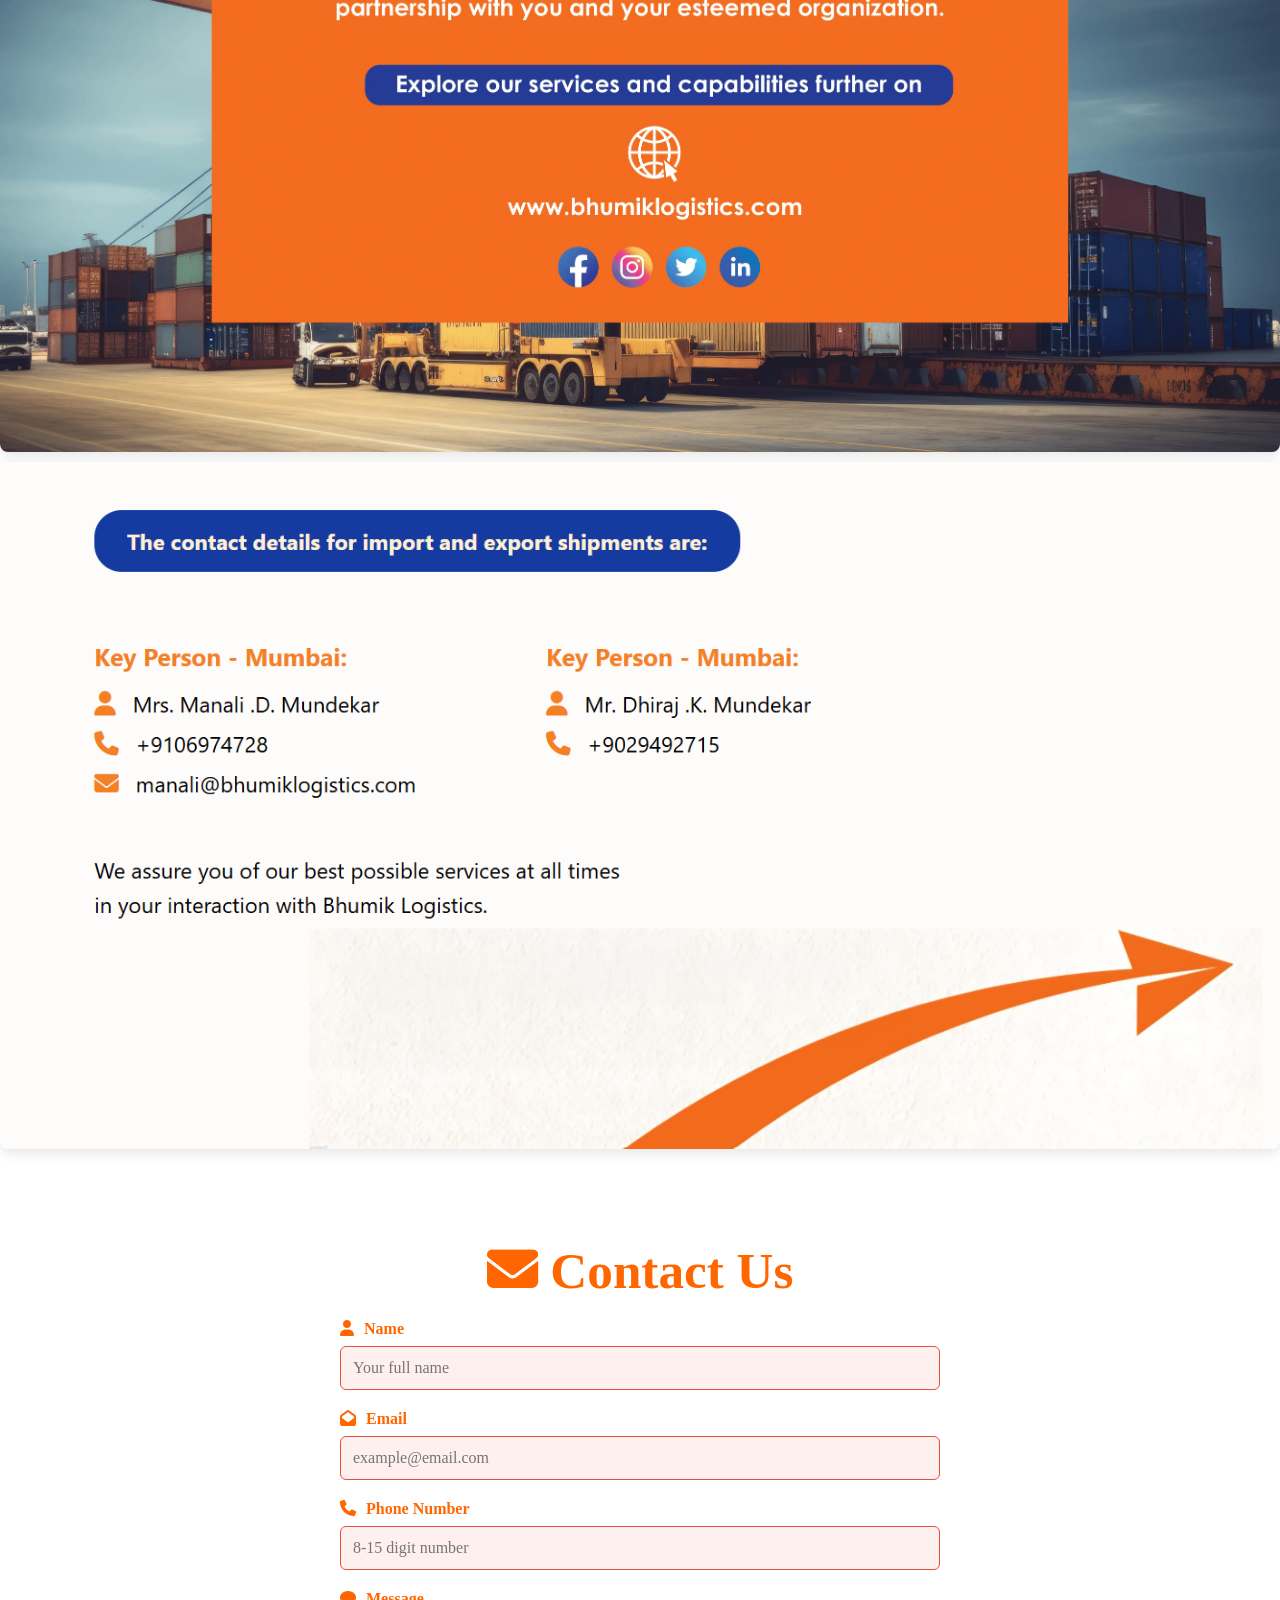
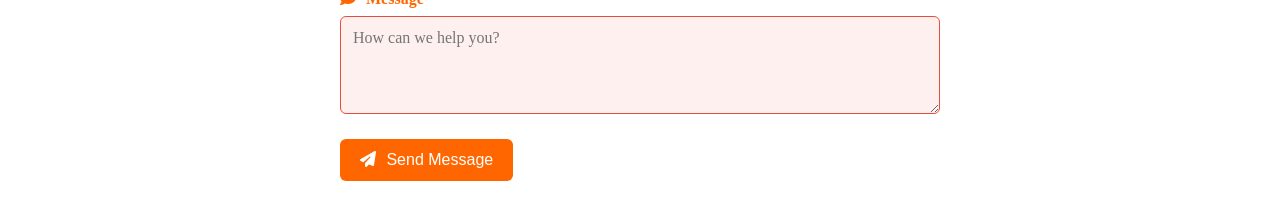
==== commit de16c83b: "added meta tag for description" ====
--- a/index.html
+++ b/index.html
@@ -5,6 +5,7 @@
   <title>Bhumik Logistics | Trusted Partner for Comprehensive Logistics Solutions</title>
   <meta charset="UTF-8" />
   <meta name="viewport" content="width=device-width, initial-scale=1.0" />
+  <meta name="description" content="Your trusted partner for comprehensive logistics solutions. We are a vibrant company driven by a passionate sales team and experienced operational specialists, offering a full spectrum of services under one roof.">
   <link rel="stylesheet" href="style.css" />
   <link rel="stylesheet" href="https://cdnjs.cloudflare.com/ajax/libs/font-awesome/6.5.0/css/all.min.css"
     integrity="sha512-DPsg6Az0x4zi3Y0w6W/ayqMfO3r+1w/+uAgaK6pTf2Lv4mGAPzrghMVJl9RqttHyai0jWwfUQQ5rcu81mHI0lw=="
@@ -50,7 +51,7 @@
         <div class="feature-item">
           <h3>Inland Transportation:</h3>
           <i class="fas fa-truck icon"></i>
-          <p>We manage effecient and seamless logistics within India.</p>
+          <p>We manage effecient and seamless logistics across world.</p>
         </div>
 
         <div class="feature-item">
@@ -80,8 +81,7 @@
       <div class="caption">
         Backed by over 15 years of experience in shipping, consolidation logistics, and freight forwarding, we are
         highly competitive in managing DDP/DDU/Door Delivery shipments.<br>
-        A key area of focus is our inbound LCL Groupage service, bringing goods from worldwide origins to Indian
-        ports.<br><br>
+        A key area of focus is our inbound LCL Groupage service, bringing goods from worldwide origins.<br><br>
         Our dedicated team is committed to providing unparalleled support, meticulously addressing your logistics needs
         with precision and attentiveness.
         Whether you have immediate shipping requirements or need ongoing logistics assistance, we are here to support
